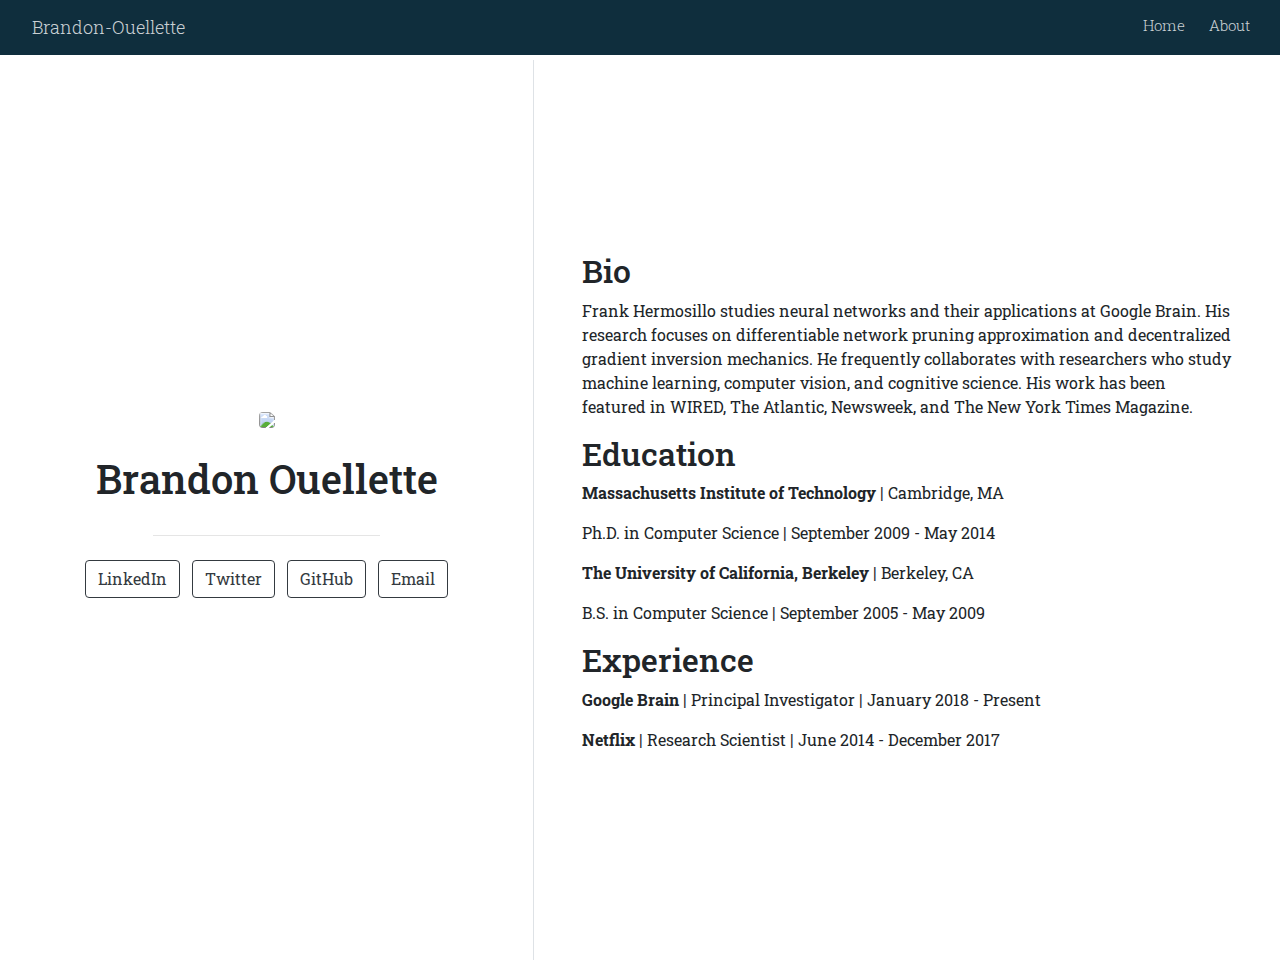
==== docs/index.html @ a699c394 "initial build" ====
<!doctype html>
<html lang="en">
  <head>
    <!-- Required meta tags -->
    <meta charset="utf-8">
    <meta name="viewport" content="width=device-width, initial-scale=1, shrink-to-fit=no">

    <!-- Bootstrap CSS -->
    <link rel="stylesheet" href="https://stackpath.bootstrapcdn.com/bootstrap/4.5.0/css/bootstrap.min.css">

    <link href="https://fonts.googleapis.com/css2?family=Roboto+Slab&display=swap" rel="stylesheet">
    <style type="text/css">body {font-family: 'Roboto Slab', serif;}</style>

    <title>Brandon Ouellette</title>

    
          <!--radix_placeholder_navigation_in_header-->
          <meta name="distill:offset" content=""/>

          <script type="application/javascript">

            window.headroom_prevent_pin = false;

            window.document.addEventListener("DOMContentLoaded", function (event) {

              // initialize headroom for banner
              var header = $('header').get(0);
              var headerHeight = header.offsetHeight;
              var headroom = new Headroom(header, {
                tolerance: 5,
                onPin : function() {
                  if (window.headroom_prevent_pin) {
                    window.headroom_prevent_pin = false;
                    headroom.unpin();
                  }
                }
              });
              headroom.init();
              if(window.location.hash)
                headroom.unpin();
              $(header).addClass('headroom--transition');

              // offset scroll location for banner on hash change
              // (see: https://github.com/WickyNilliams/headroom.js/issues/38)
              window.addEventListener("hashchange", function(event) {
                window.scrollTo(0, window.pageYOffset - (headerHeight + 25));
              });

              // responsive menu
              $('.distill-site-header').each(function(i, val) {
                var topnav = $(this);
                var toggle = topnav.find('.nav-toggle');
                toggle.on('click', function() {
                  topnav.toggleClass('responsive');
                });
              });

              // nav dropdowns
              $('.nav-dropbtn').click(function(e) {
                $(this).next('.nav-dropdown-content').toggleClass('nav-dropdown-active');
                $(this).parent().siblings('.nav-dropdown')
                   .children('.nav-dropdown-content').removeClass('nav-dropdown-active');
              });
              $("body").click(function(e){
                $('.nav-dropdown-content').removeClass('nav-dropdown-active');
              });
              $(".nav-dropdown").click(function(e){
                e.stopPropagation();
              });
            });
          </script>

          <style type="text/css">

          /* Theme (user-documented overrideables for nav appearance) */

          .distill-site-nav {
            color: rgba(255, 255, 255, 0.8);
            background-color: #0F2E3D;
            font-size: 15px;
            font-weight: 300;
          }

          .distill-site-nav a {
            color: inherit;
            text-decoration: none;
          }

          .distill-site-nav a:hover {
            color: white;
          }

          @media print {
            .distill-site-nav {
              display: none;
            }
          }

          .distill-site-header {

          }

          .distill-site-footer {

          }


          /* Site Header */

          .distill-site-header {
            width: 100%;
            box-sizing: border-box;
            z-index: 3;
          }

          .distill-site-header .nav-left {
            display: inline-block;
            margin-left: 8px;
          }

          @media screen and (max-width: 768px) {
            .distill-site-header .nav-left {
              margin-left: 0;
            }
          }


          .distill-site-header .nav-right {
            float: right;
            margin-right: 8px;
          }

          .distill-site-header a,
          .distill-site-header .title {
            display: inline-block;
            text-align: center;
            padding: 14px 10px 14px 10px;
          }

          .distill-site-header .title {
            font-size: 18px;
            min-width: 150px;
          }

          .distill-site-header .logo {
            padding: 0;
          }

          .distill-site-header .logo img {
            display: none;
            max-height: 20px;
            width: auto;
            margin-bottom: -4px;
          }

          .distill-site-header .nav-image img {
            max-height: 18px;
            width: auto;
            display: inline-block;
            margin-bottom: -3px;
          }



          @media screen and (min-width: 1000px) {
            .distill-site-header .logo img {
              display: inline-block;
            }
            .distill-site-header .nav-left {
              margin-left: 20px;
            }
            .distill-site-header .nav-right {
              margin-right: 20px;
            }
            .distill-site-header .title {
              padding-left: 12px;
            }
          }


          .distill-site-header .nav-toggle {
            display: none;
          }

          .nav-dropdown {
            display: inline-block;
            position: relative;
          }

          .nav-dropdown .nav-dropbtn {
            border: none;
            outline: none;
            color: rgba(255, 255, 255, 0.8);
            padding: 16px 10px;
            background-color: transparent;
            font-family: inherit;
            font-size: inherit;
            font-weight: inherit;
            margin: 0;
            margin-top: 1px;
            z-index: 2;
          }

          .nav-dropdown-content {
            display: none;
            position: absolute;
            background-color: white;
            min-width: 200px;
            border: 1px solid rgba(0,0,0,0.15);
            border-radius: 4px;
            box-shadow: 0px 8px 16px 0px rgba(0,0,0,0.1);
            z-index: 1;
            margin-top: 2px;
            white-space: nowrap;
            padding-top: 4px;
            padding-bottom: 4px;
          }

          .nav-dropdown-content hr {
            margin-top: 4px;
            margin-bottom: 4px;
            border: none;
            border-bottom: 1px solid rgba(0, 0, 0, 0.1);
          }

          .nav-dropdown-active {
            display: block;
          }

          .nav-dropdown-content a, .nav-dropdown-content .nav-dropdown-header {
            color: black;
            padding: 6px 24px;
            text-decoration: none;
            display: block;
            text-align: left;
          }

          .nav-dropdown-content .nav-dropdown-header {
            display: block;
            padding: 5px 24px;
            padding-bottom: 0;
            text-transform: uppercase;
            font-size: 14px;
            color: #999999;
            white-space: nowrap;
          }

          .nav-dropdown:hover .nav-dropbtn {
            color: white;
          }

          .nav-dropdown-content a:hover {
            background-color: #ddd;
            color: black;
          }

          .nav-right .nav-dropdown-content {
            margin-left: -45%;
            right: 0;
          }

          @media screen and (max-width: 768px) {
            .distill-site-header a, .distill-site-header .nav-dropdown  {display: none;}
            .distill-site-header a.nav-toggle {
              float: right;
              display: block;
            }
            .distill-site-header .title {
              margin-left: 0;
            }
            .distill-site-header .nav-right {
              margin-right: 0;
            }
            .distill-site-header {
              overflow: hidden;
            }
            .nav-right .nav-dropdown-content {
              margin-left: 0;
            }
          }


          @media screen and (max-width: 768px) {
            .distill-site-header.responsive {position: relative; min-height: 500px; }
            .distill-site-header.responsive a.nav-toggle {
              position: absolute;
              right: 0;
              top: 0;
            }
            .distill-site-header.responsive a,
            .distill-site-header.responsive .nav-dropdown {
              display: block;
              text-align: left;
            }
            .distill-site-header.responsive .nav-left,
            .distill-site-header.responsive .nav-right {
              width: 100%;
            }
            .distill-site-header.responsive .nav-dropdown {float: none;}
            .distill-site-header.responsive .nav-dropdown-content {position: relative;}
            .distill-site-header.responsive .nav-dropdown .nav-dropbtn {
              display: block;
              width: 100%;
              text-align: left;
            }
          }

          /* Site Footer */

          .distill-site-footer {
            width: 100%;
            overflow: hidden;
            box-sizing: border-box;
            z-index: 3;
            margin-top: 30px;
            padding-top: 30px;
            padding-bottom: 30px;
            text-align: center;
          }

          /* Headroom */

          d-title {
            padding-top: 6rem;
          }

          @media print {
            d-title {
              padding-top: 4rem;
            }
          }

          .headroom {
            z-index: 1000;
            position: fixed;
            top: 0;
            left: 0;
            right: 0;
          }

          .headroom--transition {
            transition: all .4s ease-in-out;
          }

          .headroom--unpinned {
            top: -100px;
          }

          .headroom--pinned {
            top: 0;
          }

          /* adjust viewport for navbar height */
          /* helps vertically center bootstrap (non-distill) content */
          .min-vh-100 {
            min-height: calc(100vh - 100px) !important;
          }

          </style>

          <script src="site_libs/jquery-3.6.0/jquery-3.6.0.min.js"></script>
          <link href="site_libs/font-awesome-5.1.0/css/all.css" rel="stylesheet"/>
          <link href="site_libs/font-awesome-5.1.0/css/v4-shims.css" rel="stylesheet"/>
          <script src="site_libs/headroom-0.9.4/headroom.min.js"></script>
          <script src="site_libs/autocomplete-0.37.1/autocomplete.min.js"></script>
          <script src="site_libs/fuse-6.4.1/fuse.min.js"></script>

          <script type="application/javascript">

          function getMeta(metaName) {
            var metas = document.getElementsByTagName('meta');
            for (let i = 0; i < metas.length; i++) {
              if (metas[i].getAttribute('name') === metaName) {
                return metas[i].getAttribute('content');
              }
            }
            return '';
          }

          function offsetURL(url) {
            var offset = getMeta('distill:offset');
            return offset ? offset + '/' + url : url;
          }

          function createFuseIndex() {

            // create fuse index
            var options = {
              keys: [
                { name: 'title', weight: 20 },
                { name: 'categories', weight: 15 },
                { name: 'description', weight: 10 },
                { name: 'contents', weight: 5 },
              ],
              ignoreLocation: true,
              threshold: 0
            };
            var fuse = new window.Fuse([], options);

            // fetch the main search.json
            return fetch(offsetURL('search.json'))
              .then(function(response) {
                if (response.status == 200) {
                  return response.json().then(function(json) {
                    // index main articles
                    json.articles.forEach(function(article) {
                      fuse.add(article);
                    });
                    // download collections and index their articles
                    return Promise.all(json.collections.map(function(collection) {
                      return fetch(offsetURL(collection)).then(function(response) {
                        if (response.status === 200) {
                          return response.json().then(function(articles) {
                            articles.forEach(function(article) {
                              fuse.add(article);
                            });
                          })
                        } else {
                          return Promise.reject(
                            new Error('Unexpected status from search index request: ' +
                                      response.status)
                          );
                        }
                      });
                    })).then(function() {
                      return fuse;
                    });
                  });

                } else {
                  return Promise.reject(
                    new Error('Unexpected status from search index request: ' +
                                response.status)
                  );
                }
              });
          }

          window.document.addEventListener("DOMContentLoaded", function (event) {

            // get search element (bail if we don't have one)
            var searchEl = window.document.getElementById('distill-search');
            if (!searchEl)
              return;

            createFuseIndex()
              .then(function(fuse) {

                // make search box visible
                searchEl.classList.remove('hidden');

                // initialize autocomplete
                var options = {
                  autoselect: true,
                  hint: false,
                  minLength: 2,
                };
                window.autocomplete(searchEl, options, [{
                  source: function(query, callback) {
                    const searchOptions = {
                      isCaseSensitive: false,
                      shouldSort: true,
                      minMatchCharLength: 2,
                      limit: 10,
                    };
                    var results = fuse.search(query, searchOptions);
                    callback(results
                      .map(function(result) { return result.item; })
                    );
                  },
                  templates: {
                    suggestion: function(suggestion) {
                      var img = suggestion.preview && Object.keys(suggestion.preview).length > 0
                        ? `<img src="${offsetURL(suggestion.preview)}"</img>`
                        : '';
                      var html = `
                        <div class="search-item">
                          <h3>${suggestion.title}</h3>
                          <div class="search-item-description">
                            ${suggestion.description || ''}
                          </div>
                          <div class="search-item-preview">
                            ${img}
                          </div>
                        </div>
                      `;
                      return html;
                    }
                  }
                }]).on('autocomplete:selected', function(event, suggestion) {
                  window.location.href = offsetURL(suggestion.path);
                });
                // remove inline display style on autocompleter (we want to
                // manage responsive display via css)
                $('.algolia-autocomplete').css("display", "");
              })
              .catch(function(error) {
                console.log(error);
              });

          });

          </script>

          <style type="text/css">

          .nav-search {
            font-size: x-small;
          }

          /* Algolioa Autocomplete */

          .algolia-autocomplete {
            display: inline-block;
            margin-left: 10px;
            vertical-align: sub;
            background-color: white;
            color: black;
            padding: 6px;
            padding-top: 8px;
            padding-bottom: 0;
            border-radius: 6px;
            border: 1px #0F2E3D solid;
            width: 180px;
          }


          @media screen and (max-width: 768px) {
            .distill-site-nav .algolia-autocomplete {
              display: none;
              visibility: hidden;
            }
            .distill-site-nav.responsive .algolia-autocomplete {
              display: inline-block;
              visibility: visible;
            }
            .distill-site-nav.responsive .algolia-autocomplete .aa-dropdown-menu {
              margin-left: 0;
              width: 400px;
              max-height: 400px;
            }
          }

          .algolia-autocomplete .aa-input, .algolia-autocomplete .aa-hint {
            width: 90%;
            outline: none;
            border: none;
          }

          .algolia-autocomplete .aa-hint {
            color: #999;
          }
          .algolia-autocomplete .aa-dropdown-menu {
            width: 550px;
            max-height: 70vh;
            overflow-x: visible;
            overflow-y: scroll;
            padding: 5px;
            margin-top: 3px;
            margin-left: -150px;
            background-color: #fff;
            border-radius: 5px;
            border: 1px solid #999;
            border-top: none;
          }

          .algolia-autocomplete .aa-dropdown-menu .aa-suggestion {
            cursor: pointer;
            padding: 5px 4px;
            border-bottom: 1px solid #eee;
          }

          .algolia-autocomplete .aa-dropdown-menu .aa-suggestion:last-of-type {
            border-bottom: none;
            margin-bottom: 2px;
          }

          .algolia-autocomplete .aa-dropdown-menu .aa-suggestion .search-item {
            overflow: hidden;
            font-size: 0.8em;
            line-height: 1.4em;
          }

          .algolia-autocomplete .aa-dropdown-menu .aa-suggestion .search-item h3 {
            font-size: 1rem;
            margin-block-start: 0;
            margin-block-end: 5px;
          }

          .algolia-autocomplete .aa-dropdown-menu .aa-suggestion .search-item-description {
            display: inline-block;
            overflow: hidden;
            height: 2.8em;
            width: 80%;
            margin-right: 4%;
          }

          .algolia-autocomplete .aa-dropdown-menu .aa-suggestion .search-item-preview {
            display: inline-block;
            width: 15%;
          }

          .algolia-autocomplete .aa-dropdown-menu .aa-suggestion .search-item-preview img {
            height: 3em;
            width: auto;
            display: none;
          }

          .algolia-autocomplete .aa-dropdown-menu .aa-suggestion .search-item-preview img[src] {
            display: initial;
          }

          .algolia-autocomplete .aa-dropdown-menu .aa-suggestion.aa-cursor {
            background-color: #eee;
          }
          .algolia-autocomplete .aa-dropdown-menu .aa-suggestion em {
            font-weight: bold;
            font-style: normal;
          }

          </style>


          <!--/radix_placeholder_navigation_in_header-->
          <!--radix_placeholder_site_in_header-->
          <!--/radix_placeholder_site_in_header-->
          
          <style type="text/css">
          body {
            padding-top: 60px;
          }
          </style>
          <script src="C:\Users\b.ouellette\AppData\Local\R\win-library\4.2\rmarkdown\rmd\h\pandoc\header-attrs.js"></script>
    
    
  </head>
  <body>

          <!--radix_placeholder_navigation_before_body-->
          <header class="header header--fixed" role="banner">
          <nav class="distill-site-nav distill-site-header">
          <div class="nav-left">
          <a href="index.html" class="title">Brandon-Ouellette</a>
          </div>
          <div class="nav-right">
          <a href="index.html">Home</a>
          <a href="about.html">About</a>
          <a href="javascript:void(0);" class="nav-toggle">&#9776;</a>
          </div>
          </nav>
          </header>
          <!--/radix_placeholder_navigation_before_body-->
          <!--radix_placeholder_site_before_body-->
          <!--/radix_placeholder_site_before_body-->
    
    <div class="container-fluid d-none d-lg-block d-xl-block">
      <div class="d-flex row flex-row vh-100">
        <div class="d-flex flex-column col-5 align-items-center text-center align-self-center">
          <div class="mx-auto text-center">
            <div class="p-3">
              <img src="frank.jpg" style="height:15rem" class="rounded">
            </div>
            <div class="p-2">
              <h1>Brandon Ouellette</h1>
            </div>
            <hr style="width:60%;"/>
            <div class="p-2">
              <div id="icon-list">
                <ul class="list-inline">
                                    <li class="list-inline-item">
                    <a href=https://linkedin.com/>
                      <button type="button" class="btn btn-outline-dark mb-2">
                        LinkedIn
                      </button>
                    </a>
                  </li>
                                    <li class="list-inline-item">
                    <a href=https://twitter.com/>
                      <button type="button" class="btn btn-outline-dark mb-2">
                        Twitter
                      </button>
                    </a>
                  </li>
                                    <li class="list-inline-item">
                    <a href=https://github.com/>
                      <button type="button" class="btn btn-outline-dark mb-2">
                        GitHub
                      </button>
                    </a>
                  </li>
                                    <li class="list-inline-item">
                    <a href=mailto:email@email.com>
                      <button type="button" class="btn btn-outline-dark mb-2">
                        Email
                      </button>
                    </a>
                  </li>
                                  </ul>
              </div>
            </div>
          </div>
        </div>
        <div class="d-flex flex-column vh-100 border-left"></div>
        <div class="d-flex flex-column col px-5 align-items-center align-self-center mh-100" style="overflow-y: scroll;">
          <div class="my-5" id="content">
            <div id="bio" class="section level2">
            <h2>Bio</h2>
            <p>Frank Hermosillo studies neural networks and their
            applications at Google Brain. His research focuses on
            differentiable network pruning approximation and
            decentralized gradient inversion mechanics. He frequently
            collaborates with researchers who study machine learning,
            computer vision, and cognitive science. His work has been
            featured in WIRED, The Atlantic, Newsweek, and The New York
            Times Magazine.</p>
            </div>
            <div id="education" class="section level2">
            <h2>Education</h2>
            <p><strong>Massachusetts Institute of Technology</strong> |
            Cambridge, MA</p>
            <p>Ph.D. in Computer Science | September 2009 - May 2014</p>
            <p><strong>The University of California, Berkeley</strong> |
            Berkeley, CA</p>
            <p>B.S. in Computer Science | September 2005 - May 2009</p>
            </div>
            <div id="experience" class="section level2">
            <h2>Experience</h2>
            <p><strong>Google Brain</strong> | Principal Investigator |
            January 2018 - Present</p>
            <p><strong>Netflix</strong> | Research Scientist | June 2014
            - December 2017</p>
            </div>
          </div>
        </div>
      </div>
    </div>

    <div class="container-flex min-vh-100 d-block d-lg-none d-xl-none">
      <div class="d-flex flex-row justify-content-center">
        <div class="d-flex flex-col">
          <div class="mx-auto">
            <div class="p-3 mt-3 text-center">
              <img src="frank.jpg" style="height:15rem" class="rounded">
            </div>
            <div class="p-2 text-center">
              <h1>Brandon Ouellette</h1>
            </div>
            <hr style="width:60%;"/>

            <div class="row justify-content-center align-items-center">
              <div class="col-8 p-1 text-center">
                <div class="list-group">
                                    <a href=https://linkedin.com/>
                    <button type="button" class="list-group-item list-group-item-action my-1 rounded">
                      LinkedIn
                    </button>
                  </a>
                                    <a href=https://twitter.com/>
                    <button type="button" class="list-group-item list-group-item-action my-1 rounded">
                      Twitter
                    </button>
                  </a>
                                    <a href=https://github.com/>
                    <button type="button" class="list-group-item list-group-item-action my-1 rounded">
                      GitHub
                    </button>
                  </a>
                                    <a href=mailto:email@email.com>
                    <button type="button" class="list-group-item list-group-item-action my-1 rounded">
                      Email
                    </button>
                  </a>
                                  </div>
              </div>
            </div>
            <div class="p pt-4 px-5">
              <div id="bio" class="section level2">
              <h2>Bio</h2>
              <p>Frank Hermosillo studies neural networks and their
              applications at Google Brain. His research focuses on
              differentiable network pruning approximation and
              decentralized gradient inversion mechanics. He frequently
              collaborates with researchers who study machine learning,
              computer vision, and cognitive science. His work has been
              featured in WIRED, The Atlantic, Newsweek, and The New
              York Times Magazine.</p>
              </div>
              <div id="education" class="section level2">
              <h2>Education</h2>
              <p><strong>Massachusetts Institute of Technology</strong>
              | Cambridge, MA</p>
              <p>Ph.D. in Computer Science | September 2009 - May
              2014</p>
              <p><strong>The University of California, Berkeley</strong>
              | Berkeley, CA</p>
              <p>B.S. in Computer Science | September 2005 - May
              2009</p>
              </div>
              <div id="experience" class="section level2">
              <h2>Experience</h2>
              <p><strong>Google Brain</strong> | Principal Investigator
              | January 2018 - Present</p>
              <p><strong>Netflix</strong> | Research Scientist | June
              2014 - December 2017</p>
              </div>
            </div>
        </div>
      </div>
    </div>

    <!-- Optional JavaScript -->
    <!-- jQuery first, then Popper.js, then Bootstrap JS -->
    <script src="https://code.jquery.com/jquery-3.5.1.slim.min.js" integrity="sha384-DfXdz2htPH0lsSSs5nCTpuj/zy4C+OGpamoFVy38MVBnE+IbbVYUew+OrCXaRkfj" crossorigin="anonymous"></script>
    <script src="https://cdn.jsdelivr.net/npm/popper.js@1.16.0/dist/umd/popper.min.js" integrity="sha384-Q6E9RHvbIyZFJoft+2mJbHaEWldlvI9IOYy5n3zV9zzTtmI3UksdQRVvoxMfooAo" crossorigin="anonymous"></script>
    <script src="https://stackpath.bootstrapcdn.com/bootstrap/4.5.0/js/bootstrap.min.js" integrity="sha384-OgVRvuATP1z7JjHLkuOU7Xw704+h835Lr+6QL9UvYjZE3Ipu6Tp75j7Bh/kR0JKI" crossorigin="anonymous"></script>

      <!--radix_placeholder_site_after_body-->
      <!--/radix_placeholder_site_after_body-->
      <!--radix_placeholder_navigation_after_body-->
      <!--/radix_placeholder_navigation_after_body-->
  
  </body>
</html>
---- docs/site_libs/font-awesome-5.1.0/css/all.css ----
/*!
 * Font Awesome Free 5.1.0 by @fontawesome - https://fontawesome.com
 * License - https://fontawesome.com/license (Icons: CC BY 4.0, Fonts: SIL OFL 1.1, Code: MIT License)
 */
.fa,.fab,.fal,.far,.fas{-moz-osx-font-smoothing:grayscale;-webkit-font-smoothing:antialiased;display:inline-block;font-style:normal;font-variant:normal;text-rendering:auto;line-height:1}.fa-lg{font-size:1.33333em;line-height:.75em;vertical-align:-.0667em}.fa-xs{font-size:.75em}.fa-sm{font-size:.875em}.fa-1x{font-size:1em}.fa-2x{font-size:2em}.fa-3x{font-size:3em}.fa-4x{font-size:4em}.fa-5x{font-size:5em}.fa-6x{font-size:6em}.fa-7x{font-size:7em}.fa-8x{font-size:8em}.fa-9x{font-size:9em}.fa-10x{font-size:10em}.fa-fw{text-align:center;width:1.25em}.fa-ul{list-style-type:none;margin-left:2.5em;padding-left:0}.fa-ul>li{position:relative}.fa-li{left:-2em;position:absolute;text-align:center;width:2em;line-height:inherit}.fa-border{border:.08em solid #eee;border-radius:.1em;padding:.2em .25em .15em}.fa-pull-left{float:left}.fa-pull-right{float:right}.fa.fa-pull-left,.fab.fa-pull-left,.fal.fa-pull-left,.far.fa-pull-left,.fas.fa-pull-left{margin-right:.3em}.fa.fa-pull-right,.fab.fa-pull-right,.fal.fa-pull-right,.far.fa-pull-right,.fas.fa-pull-right{margin-left:.3em}.fa-spin{animation:a 2s infinite linear}.fa-pulse{animation:a 1s infinite steps(8)}@keyframes a{0%{transform:rotate(0deg)}to{transform:rotate(1turn)}}.fa-rotate-90{-ms-filter:"progid:DXImageTransform.Microsoft.BasicImage(rotation=1)";transform:rotate(90deg)}.fa-rotate-180{-ms-filter:"progid:DXImageTransform.Microsoft.BasicImage(rotation=2)";transform:rotate(180deg)}.fa-rotate-270{-ms-filter:"progid:DXImageTransform.Microsoft.BasicImage(rotation=3)";transform:rotate(270deg)}.fa-flip-horizontal{-ms-filter:"progid:DXImageTransform.Microsoft.BasicImage(rotation=0, mirror=1)";transform:scaleX(-1)}.fa-flip-vertical{transform:scaleY(-1)}.fa-flip-horizontal.fa-flip-vertical,.fa-flip-vertical{-ms-filter:"progid:DXImageTransform.Microsoft.BasicImage(rotation=2, mirror=1)"}.fa-flip-horizontal.fa-flip-vertical{transform:scale(-1)}:root .fa-flip-horizontal,:root .fa-flip-vertical,:root .fa-rotate-90,:root .fa-rotate-180,:root .fa-rotate-270{-webkit-filter:none;filter:none}.fa-stack{display:inline-block;height:2em;line-height:2em;position:relative;vertical-align:middle;width:2em}.fa-stack-1x,.fa-stack-2x{left:0;position:absolute;text-align:center;width:100%}.fa-stack-1x{line-height:inherit}.fa-stack-2x{font-size:2em}.fa-inverse{color:#fff}.fa-500px:before{content:"\f26e"}.fa-accessible-icon:before{content:"\f368"}.fa-accusoft:before{content:"\f369"}.fa-address-book:before{content:"\f2b9"}.fa-address-card:before{content:"\f2bb"}.fa-adjust:before{content:"\f042"}.fa-adn:before{content:"\f170"}.fa-adversal:before{content:"\f36a"}.fa-affiliatetheme:before{content:"\f36b"}.fa-algolia:before{content:"\f36c"}.fa-align-center:before{content:"\f037"}.fa-align-justify:before{content:"\f039"}.fa-align-left:before{content:"\f036"}.fa-align-right:before{content:"\f038"}.fa-allergies:before{content:"\f461"}.fa-amazon:before{content:"\f270"}.fa-amazon-pay:before{content:"\f42c"}.fa-ambulance:before{content:"\f0f9"}.fa-american-sign-language-interpreting:before{content:"\f2a3"}.fa-amilia:before{content:"\f36d"}.fa-anchor:before{content:"\f13d"}.fa-android:before{content:"\f17b"}.fa-angellist:before{content:"\f209"}.fa-angle-double-down:before{content:"\f103"}.fa-angle-double-left:before{content:"\f100"}.fa-angle-double-right:before{content:"\f101"}.fa-angle-double-up:before{content:"\f102"}.fa-angle-down:before{content:"\f107"}.fa-angle-left:before{content:"\f104"}.fa-angle-right:before{content:"\f105"}.fa-angle-up:before{content:"\f106"}.fa-angry:before{content:"\f556"}.fa-angrycreative:before{content:"\f36e"}.fa-angular:before{content:"\f420"}.fa-app-store:before{content:"\f36f"}.fa-app-store-ios:before{content:"\f370"}.fa-apper:before{content:"\f371"}.fa-apple:before{content:"\f179"}.fa-apple-pay:before{content:"\f415"}.fa-archive:before{content:"\f187"}.fa-archway:before{content:"\f557"}.fa-arrow-alt-circle-down:before{content:"\f358"}.fa-arrow-alt-circle-left:before{content:"\f359"}.fa-arrow-alt-circle-right:before{content:"\f35a"}.fa-arrow-alt-circle-up:before{content:"\f35b"}.fa-arrow-circle-down:before{content:"\f0ab"}.fa-arrow-circle-left:before{content:"\f0a8"}.fa-arrow-circle-right:before{content:"\f0a9"}.fa-arrow-circle-up:before{content:"\f0aa"}.fa-arrow-down:before{content:"\f063"}.fa-arrow-left:before{content:"\f060"}.fa-arrow-right:before{content:"\f061"}.fa-arrow-up:before{content:"\f062"}.fa-arrows-alt:before{content:"\f0b2"}.fa-arrows-alt-h:before{content:"\f337"}.fa-arrows-alt-v:before{content:"\f338"}.fa-assistive-listening-systems:before{content:"\f2a2"}.fa-asterisk:before{content:"\f069"}.fa-asymmetrik:before{content:"\f372"}.fa-at:before{content:"\f1fa"}.fa-atlas:before{content:"\f558"}.fa-audible:before{content:"\f373"}.fa-audio-description:before{content:"\f29e"}.fa-autoprefixer:before{content:"\f41c"}.fa-avianex:before{content:"\f374"}.fa-aviato:before{content:"\f421"}.fa-award:before{content:"\f559"}.fa-aws:before{content:"\f375"}.fa-backspace:before{content:"\f55a"}.fa-backward:before{content:"\f04a"}.fa-balance-scale:before{content:"\f24e"}.fa-ban:before{content:"\f05e"}.fa-band-aid:before{content:"\f462"}.fa-bandcamp:before{content:"\f2d5"}.fa-barcode:before{content:"\f02a"}.fa-bars:before{content:"\f0c9"}.fa-baseball-ball:before{content:"\f433"}.fa-basketball-ball:before{content:"\f434"}.fa-bath:before{content:"\f2cd"}.fa-battery-empty:before{content:"\f244"}.fa-battery-full:before{content:"\f240"}.fa-battery-half:before{content:"\f242"}.fa-battery-quarter:before{content:"\f243"}.fa-battery-three-quarters:before{content:"\f241"}.fa-bed:before{content:"\f236"}.fa-beer:before{content:"\f0fc"}.fa-behance:before{content:"\f1b4"}.fa-behance-square:before{content:"\f1b5"}.fa-bell:before{content:"\f0f3"}.fa-bell-slash:before{content:"\f1f6"}.fa-bezier-curve:before{content:"\f55b"}.fa-bicycle:before{content:"\f206"}.fa-bimobject:before{content:"\f378"}.fa-binoculars:before{content:"\f1e5"}.fa-birthday-cake:before{content:"\f1fd"}.fa-bitbucket:before{content:"\f171"}.fa-bitcoin:before{content:"\f379"}.fa-bity:before{content:"\f37a"}.fa-black-tie:before{content:"\f27e"}.fa-blackberry:before{content:"\f37b"}.fa-blender:before{content:"\f517"}.fa-blind:before{content:"\f29d"}.fa-blogger:before{content:"\f37c"}.fa-blogger-b:before{content:"\f37d"}.fa-bluetooth:before{content:"\f293"}.fa-bluetooth-b:before{content:"\f294"}.fa-bold:before{content:"\f032"}.fa-bolt:before{content:"\f0e7"}.fa-bomb:before{content:"\f1e2"}.fa-bong:before{content:"\f55c"}.fa-book:before{content:"\f02d"}.fa-book-open:before{content:"\f518"}.fa-bookmark:before{content:"\f02e"}.fa-bowling-ball:before{content:"\f436"}.fa-box:before{content:"\f466"}.fa-box-open:before{content:"\f49e"}.fa-boxes:before{content:"\f468"}.fa-braille:before{content:"\f2a1"}.fa-briefcase:before{content:"\f0b1"}.fa-briefcase-medical:before{content:"\f469"}.fa-broadcast-tower:before{content:"\f519"}.fa-broom:before{content:"\f51a"}.fa-brush:before{content:"\f55d"}.fa-btc:before{content:"\f15a"}.fa-bug:before{content:"\f188"}.fa-building:before{content:"\f1ad"}.fa-bullhorn:before{content:"\f0a1"}.fa-bullseye:before{content:"\f140"}.fa-burn:before{content:"\f46a"}.fa-buromobelexperte:before{content:"\f37f"}.fa-bus:before{content:"\f207"}.fa-bus-alt:before{content:"\f55e"}.fa-buysellads:before{content:"\f20d"}.fa-calculator:before{content:"\f1ec"}.fa-calendar:before{content:"\f133"}.fa-calendar-alt:before{content:"\f073"}.fa-calendar-check:before{content:"\f274"}.fa-calendar-minus:before{content:"\f272"}.fa-calendar-plus:before{content:"\f271"}.fa-calendar-times:before{content:"\f273"}.fa-camera:before{content:"\f030"}.fa-camera-retro:before{content:"\f083"}.fa-cannabis:before{content:"\f55f"}.fa-capsules:before{content:"\f46b"}.fa-car:before{content:"\f1b9"}.fa-caret-down:before{content:"\f0d7"}.fa-caret-left:before{content:"\f0d9"}.fa-caret-right:before{content:"\f0da"}.fa-caret-square-down:before{content:"\f150"}.fa-caret-square-left:before{content:"\f191"}.fa-caret-square-right:before{content:"\f152"}.fa-caret-square-up:before{content:"\f151"}.fa-caret-up:before{content:"\f0d8"}.fa-cart-arrow-down:before{content:"\f218"}.fa-cart-plus:before{content:"\f217"}.fa-cc-amazon-pay:before{content:"\f42d"}.fa-cc-amex:before{content:"\f1f3"}.fa-cc-apple-pay:before{content:"\f416"}.fa-cc-diners-club:before{content:"\f24c"}.fa-cc-discover:before{content:"\f1f2"}.fa-cc-jcb:before{content:"\f24b"}.fa-cc-mastercard:before{content:"\f1f1"}.fa-cc-paypal:before{content:"\f1f4"}.fa-cc-stripe:before{content:"\f1f5"}.fa-cc-visa:before{content:"\f1f0"}.fa-centercode:before{content:"\f380"}.fa-certificate:before{content:"\f0a3"}.fa-chalkboard:before{content:"\f51b"}.fa-chalkboard-teacher:before{content:"\f51c"}.fa-chart-area:before{content:"\f1fe"}.fa-chart-bar:before{content:"\f080"}.fa-chart-line:before{content:"\f201"}.fa-chart-pie:before{content:"\f200"}.fa-check:before{content:"\f00c"}.fa-check-circle:before{content:"\f058"}.fa-check-double:before{content:"\f560"}.fa-check-square:before{content:"\f14a"}.fa-chess:before{content:"\f439"}.fa-chess-bishop:before{content:"\f43a"}.fa-chess-board:before{content:"\f43c"}.fa-chess-king:before{content:"\f43f"}.fa-chess-knight:before{content:"\f441"}.fa-chess-pawn:before{content:"\f443"}.fa-chess-queen:before{content:"\f445"}.fa-chess-rook:before{content:"\f447"}.fa-chevron-circle-down:before{content:"\f13a"}.fa-chevron-circle-left:before{content:"\f137"}.fa-chevron-circle-right:before{content:"\f138"}.fa-chevron-circle-up:before{content:"\f139"}.fa-chevron-down:before{content:"\f078"}.fa-chevron-left:before{content:"\f053"}.fa-chevron-right:before{content:"\f054"}.fa-chevron-up:before{content:"\f077"}.fa-child:before{content:"\f1ae"}.fa-chrome:before{content:"\f268"}.fa-church:before{content:"\f51d"}.fa-circle:before{content:"\f111"}.fa-circle-notch:before{content:"\f1ce"}.fa-clipboard:before{content:"\f328"}.fa-clipboard-check:before{content:"\f46c"}.fa-clipboard-list:before{content:"\f46d"}.fa-clock:before{content:"\f017"}.fa-clone:before{content:"\f24d"}.fa-closed-captioning:before{content:"\f20a"}.fa-cloud:before{content:"\f0c2"}.fa-cloud-download-alt:before{content:"\f381"}.fa-cloud-upload-alt:before{content:"\f382"}.fa-cloudscale:before{content:"\f383"}.fa-cloudsmith:before{content:"\f384"}.fa-cloudversify:before{content:"\f385"}.fa-cocktail:before{content:"\f561"}.fa-code:before{content:"\f121"}.fa-code-branch:before{content:"\f126"}.fa-codepen:before{content:"\f1cb"}.fa-codiepie:before{content:"\f284"}.fa-coffee:before{content:"\f0f4"}.fa-cog:before{content:"\f013"}.fa-cogs:before{content:"\f085"}.fa-coins:before{content:"\f51e"}.fa-columns:before{content:"\f0db"}.fa-comment:before{content:"\f075"}.fa-comment-alt:before{content:"\f27a"}.fa-comment-dots:before{content:"\f4ad"}.fa-comment-slash:before{content:"\f4b3"}.fa-comments:before{content:"\f086"}.fa-compact-disc:before{content:"\f51f"}.fa-compass:before{content:"\f14e"}.fa-compress:before{content:"\f066"}.fa-concierge-bell:before{content:"\f562"}.fa-connectdevelop:before{content:"\f20e"}.fa-contao:before{content:"\f26d"}.fa-cookie:before{content:"\f563"}.fa-cookie-bite:before{content:"\f564"}.fa-copy:before{content:"\f0c5"}.fa-copyright:before{content:"\f1f9"}.fa-couch:before{content:"\f4b8"}.fa-cpanel:before{content:"\f388"}.fa-creative-commons:before{content:"\f25e"}.fa-creative-commons-by:before{content:"\f4e7"}.fa-creative-commons-nc:before{content:"\f4e8"}.fa-creative-commons-nc-eu:before{content:"\f4e9"}.fa-creative-commons-nc-jp:before{content:"\f4ea"}.fa-creative-commons-nd:before{content:"\f4eb"}.fa-creative-commons-pd:before{content:"\f4ec"}.fa-creative-commons-pd-alt:before{content:"\f4ed"}.fa-creative-commons-remix:before{content:"\f4ee"}.fa-creative-commons-sa:before{content:"\f4ef"}.fa-creative-commons-sampling:before{content:"\f4f0"}.fa-creative-commons-sampling-plus:before{content:"\f4f1"}.fa-creative-commons-share:before{content:"\f4f2"}.fa-credit-card:before{content:"\f09d"}.fa-crop:before{content:"\f125"}.fa-crop-alt:before{content:"\f565"}.fa-crosshairs:before{content:"\f05b"}.fa-crow:before{content:"\f520"}.fa-crown:before{content:"\f521"}.fa-css3:before{content:"\f13c"}.fa-css3-alt:before{content:"\f38b"}.fa-cube:before{content:"\f1b2"}.fa-cubes:before{content:"\f1b3"}.fa-cut:before{content:"\f0c4"}.fa-cuttlefish:before{content:"\f38c"}.fa-d-and-d:before{content:"\f38d"}.fa-dashcube:before{content:"\f210"}.fa-database:before{content:"\f1c0"}.fa-deaf:before{content:"\f2a4"}.fa-delicious:before{content:"\f1a5"}.fa-deploydog:before{content:"\f38e"}.fa-deskpro:before{content:"\f38f"}.fa-desktop:before{content:"\f108"}.fa-deviantart:before{content:"\f1bd"}.fa-diagnoses:before{content:"\f470"}.fa-dice:before{content:"\f522"}.fa-dice-five:before{content:"\f523"}.fa-dice-four:before{content:"\f524"}.fa-dice-one:before{content:"\f525"}.fa-dice-six:before{content:"\f526"}.fa-dice-three:before{content:"\f527"}.fa-dice-two:before{content:"\f528"}.fa-digg:before{content:"\f1a6"}.fa-digital-ocean:before{content:"\f391"}.fa-digital-tachograph:before{content:"\f566"}.fa-discord:before{content:"\f392"}.fa-discourse:before{content:"\f393"}.fa-divide:before{content:"\f529"}.fa-dizzy:before{content:"\f567"}.fa-dna:before{content:"\f471"}.fa-dochub:before{content:"\f394"}.fa-docker:before{content:"\f395"}.fa-dollar-sign:before{content:"\f155"}.fa-dolly:before{content:"\f472"}.fa-dolly-flatbed:before{content:"\f474"}.fa-donate:before{content:"\f4b9"}.fa-door-closed:before{content:"\f52a"}.fa-door-open:before{content:"\f52b"}.fa-dot-circle:before{content:"\f192"}.fa-dove:before{content:"\f4ba"}.fa-download:before{content:"\f019"}.fa-draft2digital:before{content:"\f396"}.fa-drafting-compass:before{content:"\f568"}.fa-dribbble:before{content:"\f17d"}.fa-dribbble-square:before{content:"\f397"}.fa-dropbox:before{content:"\f16b"}.fa-drum:before{content:"\f569"}.fa-drum-steelpan:before{content:"\f56a"}.fa-drupal:before{content:"\f1a9"}.fa-dumbbell:before{content:"\f44b"}.fa-dyalog:before{content:"\f399"}.fa-earlybirds:before{content:"\f39a"}.fa-ebay:before{content:"\f4f4"}.fa-edge:before{content:"\f282"}.fa-edit:before{content:"\f044"}.fa-eject:before{content:"\f052"}.fa-elementor:before{content:"\f430"}.fa-ellipsis-h:before{content:"\f141"}.fa-ellipsis-v:before{content:"\f142"}.fa-ember:before{content:"\f423"}.fa-empire:before{content:"\f1d1"}.fa-envelope:before{content:"\f0e0"}.fa-envelope-open:before{content:"\f2b6"}.fa-envelope-square:before{content:"\f199"}.fa-envira:before{content:"\f299"}.fa-equals:before{content:"\f52c"}.fa-eraser:before{content:"\f12d"}.fa-erlang:before{content:"\f39d"}.fa-ethereum:before{content:"\f42e"}.fa-etsy:before{content:"\f2d7"}.fa-euro-sign:before{content:"\f153"}.fa-exchange-alt:before{content:"\f362"}.fa-exclamation:before{content:"\f12a"}.fa-exclamation-circle:before{content:"\f06a"}.fa-exclamation-triangle:before{content:"\f071"}.fa-expand:before{content:"\f065"}.fa-expand-arrows-alt:before{content:"\f31e"}.fa-expeditedssl:before{content:"\f23e"}.fa-external-link-alt:before{content:"\f35d"}.fa-external-link-square-alt:before{content:"\f360"}.fa-eye:before{content:"\f06e"}.fa-eye-dropper:before{content:"\f1fb"}.fa-eye-slash:before{content:"\f070"}.fa-facebook:before{content:"\f09a"}.fa-facebook-f:before{content:"\f39e"}.fa-facebook-messenger:before{content:"\f39f"}.fa-facebook-square:before{content:"\f082"}.fa-fast-backward:before{content:"\f049"}.fa-fast-forward:before{content:"\f050"}.fa-fax:before{content:"\f1ac"}.fa-feather:before{content:"\f52d"}.fa-feather-alt:before{content:"\f56b"}.fa-female:before{content:"\f182"}.fa-fighter-jet:before{content:"\f0fb"}.fa-file:before{content:"\f15b"}.fa-file-alt:before{content:"\f15c"}.fa-file-archive:before{content:"\f1c6"}.fa-file-audio:before{content:"\f1c7"}.fa-file-code:before{content:"\f1c9"}.fa-file-contract:before{content:"\f56c"}.fa-file-download:before{content:"\f56d"}.fa-file-excel:before{content:"\f1c3"}.fa-file-export:before{content:"\f56e"}.fa-file-image:before{content:"\f1c5"}.fa-file-import:before{content:"\f56f"}.fa-file-invoice:before{content:"\f570"}.fa-file-invoice-dollar:before{content:"\f571"}.fa-file-medical:before{content:"\f477"}.fa-file-medical-alt:before{content:"\f478"}.fa-file-pdf:before{content:"\f1c1"}.fa-file-powerpoint:before{content:"\f1c4"}.fa-file-prescription:before{content:"\f572"}.fa-file-signature:before{content:"\f573"}.fa-file-upload:before{content:"\f574"}.fa-file-video:before{content:"\f1c8"}.fa-file-word:before{content:"\f1c2"}.fa-fill:before{content:"\f575"}.fa-fill-drip:before{content:"\f576"}.fa-film:before{content:"\f008"}.fa-filter:before{content:"\f0b0"}.fa-fingerprint:before{content:"\f577"}.fa-fire:before{content:"\f06d"}.fa-fire-extinguisher:before{content:"\f134"}.fa-firefox:before{content:"\f269"}.fa-first-aid:before{content:"\f479"}.fa-first-order:before{content:"\f2b0"}.fa-first-order-alt:before{content:"\f50a"}.fa-firstdraft:before{content:"\f3a1"}.fa-fish:before{content:"\f578"}.fa-flag:before{content:"\f024"}.fa-flag-checkered:before{content:"\f11e"}.fa-flask:before{content:"\f0c3"}.fa-flickr:before{content:"\f16e"}.fa-flipboard:before{content:"\f44d"}.fa-flushed:before{content:"\f579"}.fa-fly:before{content:"\f417"}.fa-folder:before{content:"\f07b"}.fa-folder-open:before{content:"\f07c"}.fa-font:before{content:"\f031"}.fa-font-awesome:before{content:"\f2b4"}.fa-font-awesome-alt:before{content:"\f35c"}.fa-font-awesome-flag:before{content:"\f425"}.fa-font-awesome-logo-full:before{content:"\f4e6"}.fa-fonticons:before{content:"\f280"}.fa-fonticons-fi:before{content:"\f3a2"}.fa-football-ball:before{content:"\f44e"}.fa-fort-awesome:before{content:"\f286"}.fa-fort-awesome-alt:before{content:"\f3a3"}.fa-forumbee:before{content:"\f211"}.fa-forward:before{content:"\f04e"}.fa-foursquare:before{content:"\f180"}.fa-free-code-camp:before{content:"\f2c5"}.fa-freebsd:before{content:"\f3a4"}.fa-frog:before{content:"\f52e"}.fa-frown:before{content:"\f119"}.fa-frown-open:before{content:"\f57a"}.fa-fulcrum:before{content:"\f50b"}.fa-futbol:before{content:"\f1e3"}.fa-galactic-republic:before{content:"\f50c"}.fa-galactic-senate:before{content:"\f50d"}.fa-gamepad:before{content:"\f11b"}.fa-gas-pump:before{content:"\f52f"}.fa-gavel:before{content:"\f0e3"}.fa-gem:before{content:"\f3a5"}.fa-genderless:before{content:"\f22d"}.fa-get-pocket:before{content:"\f265"}.fa-gg:before{content:"\f260"}.fa-gg-circle:before{content:"\f261"}.fa-gift:before{content:"\f06b"}.fa-git:before{content:"\f1d3"}.fa-git-square:before{content:"\f1d2"}.fa-github:before{content:"\f09b"}.fa-github-alt:before{content:"\f113"}.fa-github-square:before{content:"\f092"}.fa-gitkraken:before{content:"\f3a6"}.fa-gitlab:before{content:"\f296"}.fa-gitter:before{content:"\f426"}.fa-glass-martini:before{content:"\f000"}.fa-glass-martini-alt:before{content:"\f57b"}.fa-glasses:before{content:"\f530"}.fa-glide:before{content:"\f2a5"}.fa-glide-g:before{content:"\f2a6"}.fa-globe:before{content:"\f0ac"}.fa-globe-africa:before{content:"\f57c"}.fa-globe-americas:before{content:"\f57d"}.fa-globe-asia:before{content:"\f57e"}.fa-gofore:before{content:"\f3a7"}.fa-golf-ball:before{content:"\f450"}.fa-goodreads:before{content:"\f3a8"}.fa-goodreads-g:before{content:"\f3a9"}.fa-google:before{content:"\f1a0"}.fa-google-drive:before{content:"\f3aa"}.fa-google-play:before{content:"\f3ab"}.fa-google-plus:before{content:"\f2b3"}.fa-google-plus-g:before{content:"\f0d5"}.fa-google-plus-square:before{content:"\f0d4"}.fa-google-wallet:before{content:"\f1ee"}.fa-graduation-cap:before{content:"\f19d"}.fa-gratipay:before{content:"\f184"}.fa-grav:before{content:"\f2d6"}.fa-greater-than:before{content:"\f531"}.fa-greater-than-equal:before{content:"\f532"}.fa-grimace:before{content:"\f57f"}.fa-grin:before{content:"\f580"}.fa-grin-alt:before{content:"\f581"}.fa-grin-beam:before{content:"\f582"}.fa-grin-beam-sweat:before{content:"\f583"}.fa-grin-hearts:before{content:"\f584"}.fa-grin-squint:before{content:"\f585"}.fa-grin-squint-tears:before{content:"\f586"}.fa-grin-stars:before{content:"\f587"}.fa-grin-tears:before{content:"\f588"}.fa-grin-tongue:before{content:"\f589"}.fa-grin-tongue-squint:before{content:"\f58a"}.fa-grin-tongue-wink:before{content:"\f58b"}.fa-grin-wink:before{content:"\f58c"}.fa-grip-horizontal:before{content:"\f58d"}.fa-grip-vertical:before{content:"\f58e"}.fa-gripfire:before{content:"\f3ac"}.fa-grunt:before{content:"\f3ad"}.fa-gulp:before{content:"\f3ae"}.fa-h-square:before{content:"\f0fd"}.fa-hacker-news:before{content:"\f1d4"}.fa-hacker-news-square:before{content:"\f3af"}.fa-hand-holding:before{content:"\f4bd"}.fa-hand-holding-heart:before{content:"\f4be"}.fa-hand-holding-usd:before{content:"\f4c0"}.fa-hand-lizard:before{content:"\f258"}.fa-hand-paper:before{content:"\f256"}.fa-hand-peace:before{content:"\f25b"}.fa-hand-point-down:before{content:"\f0a7"}.fa-hand-point-left:before{content:"\f0a5"}.fa-hand-point-right:before{content:"\f0a4"}.fa-hand-point-up:before{content:"\f0a6"}.fa-hand-pointer:before{content:"\f25a"}.fa-hand-rock:before{content:"\f255"}.fa-hand-scissors:before{content:"\f257"}.fa-hand-spock:before{content:"\f259"}.fa-hands:before{content:"\f4c2"}.fa-hands-helping:before{content:"\f4c4"}.fa-handshake:before{content:"\f2b5"}.fa-hashtag:before{content:"\f292"}.fa-hdd:before{content:"\f0a0"}.fa-heading:before{content:"\f1dc"}.fa-headphones:before{content:"\f025"}.fa-headphones-alt:before{content:"\f58f"}.fa-headset:before{content:"\f590"}.fa-heart:before{content:"\f004"}.fa-heartbeat:before{content:"\f21e"}.fa-helicopter:before{content:"\f533"}.fa-highlighter:before{content:"\f591"}.fa-hips:before{content:"\f452"}.fa-hire-a-helper:before{content:"\f3b0"}.fa-history:before{content:"\f1da"}.fa-hockey-puck:before{content:"\f453"}.fa-home:before{content:"\f015"}.fa-hooli:before{content:"\f427"}.fa-hornbill:before{content:"\f592"}.fa-hospital:before{content:"\f0f8"}.fa-hospital-alt:before{content:"\f47d"}.fa-hospital-symbol:before{content:"\f47e"}.fa-hot-tub:before{content:"\f593"}.fa-hotel:before{content:"\f594"}.fa-hotjar:before{content:"\f3b1"}.fa-hourglass:before{content:"\f254"}.fa-hourglass-end:before{content:"\f253"}.fa-hourglass-half:before{content:"\f252"}.fa-hourglass-start:before{content:"\f251"}.fa-houzz:before{content:"\f27c"}.fa-html5:before{content:"\f13b"}.fa-hubspot:before{content:"\f3b2"}.fa-i-cursor:before{content:"\f246"}.fa-id-badge:before{content:"\f2c1"}.fa-id-card:before{content:"\f2c2"}.fa-id-card-alt:before{content:"\f47f"}.fa-image:before{content:"\f03e"}.fa-images:before{content:"\f302"}.fa-imdb:before{content:"\f2d8"}.fa-inbox:before{content:"\f01c"}.fa-indent:before{content:"\f03c"}.fa-industry:before{content:"\f275"}.fa-infinity:before{content:"\f534"}.fa-info:before{content:"\f129"}.fa-info-circle:before{content:"\f05a"}.fa-instagram:before{content:"\f16d"}.fa-internet-explorer:before{content:"\f26b"}.fa-ioxhost:before{content:"\f208"}.fa-italic:before{content:"\f033"}.fa-itunes:before{content:"\f3b4"}.fa-itunes-note:before{content:"\f3b5"}.fa-java:before{content:"\f4e4"}.fa-jedi-order:before{content:"\f50e"}.fa-jenkins:before{content:"\f3b6"}.fa-joget:before{content:"\f3b7"}.fa-joint:before{content:"\f595"}.fa-joomla:before{content:"\f1aa"}.fa-js:before{content:"\f3b8"}.fa-js-square:before{content:"\f3b9"}.fa-jsfiddle:before{content:"\f1cc"}.fa-key:before{content:"\f084"}.fa-keybase:before{content:"\f4f5"}.fa-keyboard:before{content:"\f11c"}.fa-keycdn:before{content:"\f3ba"}.fa-kickstarter:before{content:"\f3bb"}.fa-kickstarter-k:before{content:"\f3bc"}.fa-kiss:before{content:"\f596"}.fa-kiss-beam:before{content:"\f597"}.fa-kiss-wink-heart:before{content:"\f598"}.fa-kiwi-bird:before{content:"\f535"}.fa-korvue:before{content:"\f42f"}.fa-language:before{content:"\f1ab"}.fa-laptop:before{content:"\f109"}.fa-laravel:before{content:"\f3bd"}.fa-lastfm:before{content:"\f202"}.fa-lastfm-square:before{content:"\f203"}.fa-laugh:before{content:"\f599"}.fa-laugh-beam:before{content:"\f59a"}.fa-laugh-squint:before{content:"\f59b"}.fa-laugh-wink:before{content:"\f59c"}.fa-leaf:before{content:"\f06c"}.fa-leanpub:before{content:"\f212"}.fa-lemon:before{content:"\f094"}.fa-less:before{content:"\f41d"}.fa-less-than:before{content:"\f536"}.fa-less-than-equal:before{content:"\f537"}.fa-level-down-alt:before{content:"\f3be"}.fa-level-up-alt:before{content:"\f3bf"}.fa-life-ring:before{content:"\f1cd"}.fa-lightbulb:before{content:"\f0eb"}.fa-line:before{content:"\f3c0"}.fa-link:before{content:"\f0c1"}.fa-linkedin:before{content:"\f08c"}.fa-linkedin-in:before{content:"\f0e1"}.fa-linode:before{content:"\f2b8"}.fa-linux:before{content:"\f17c"}.fa-lira-sign:before{content:"\f195"}.fa-list:before{content:"\f03a"}.fa-list-alt:before{content:"\f022"}.fa-list-ol:before{content:"\f0cb"}.fa-list-ul:before{content:"\f0ca"}.fa-location-arrow:before{content:"\f124"}.fa-lock:before{content:"\f023"}.fa-lock-open:before{content:"\f3c1"}.fa-long-arrow-alt-down:before{content:"\f309"}.fa-long-arrow-alt-left:before{content:"\f30a"}.fa-long-arrow-alt-right:before{content:"\f30b"}.fa-long-arrow-alt-up:before{content:"\f30c"}.fa-low-vision:before{content:"\f2a8"}.fa-luggage-cart:before{content:"\f59d"}.fa-lyft:before{content:"\f3c3"}.fa-magento:before{content:"\f3c4"}.fa-magic:before{content:"\f0d0"}.fa-magnet:before{content:"\f076"}.fa-mailchimp:before{content:"\f59e"}.fa-male:before{content:"\f183"}.fa-mandalorian:before{content:"\f50f"}.fa-map:before{content:"\f279"}.fa-map-marked:before{content:"\f59f"}.fa-map-marked-alt:before{content:"\f5a0"}.fa-map-marker:before{content:"\f041"}.fa-map-marker-alt:before{content:"\f3c5"}.fa-map-pin:before{content:"\f276"}.fa-map-signs:before{content:"\f277"}.fa-marker:before{content:"\f5a1"}.fa-mars:before{content:"\f222"}.fa-mars-double:before{content:"\f227"}.fa-mars-stroke:before{content:"\f229"}.fa-mars-stroke-h:before{content:"\f22b"}.fa-mars-stroke-v:before{content:"\f22a"}.fa-mastodon:before{content:"\f4f6"}.fa-maxcdn:before{content:"\f136"}.fa-medal:before{content:"\f5a2"}.fa-medapps:before{content:"\f3c6"}.fa-medium:before{content:"\f23a"}.fa-medium-m:before{content:"\f3c7"}.fa-medkit:before{content:"\f0fa"}.fa-medrt:before{content:"\f3c8"}.fa-meetup:before{content:"\f2e0"}.fa-megaport:before{content:"\f5a3"}.fa-meh:before{content:"\f11a"}.fa-meh-blank:before{content:"\f5a4"}.fa-meh-rolling-eyes:before{content:"\f5a5"}.fa-memory:before{content:"\f538"}.fa-mercury:before{content:"\f223"}.fa-microchip:before{content:"\f2db"}.fa-microphone:before{content:"\f130"}.fa-microphone-alt:before{content:"\f3c9"}.fa-microphone-alt-slash:before{content:"\f539"}.fa-microphone-slash:before{content:"\f131"}.fa-microsoft:before{content:"\f3ca"}.fa-minus:before{content:"\f068"}.fa-minus-circle:before{content:"\f056"}.fa-minus-square:before{content:"\f146"}.fa-mix:before{content:"\f3cb"}.fa-mixcloud:before{content:"\f289"}.fa-mizuni:before{content:"\f3cc"}.fa-mobile:before{content:"\f10b"}.fa-mobile-alt:before{content:"\f3cd"}.fa-modx:before{content:"\f285"}.fa-monero:before{content:"\f3d0"}.fa-money-bill:before{content:"\f0d6"}.fa-money-bill-alt:before{content:"\f3d1"}.fa-money-bill-wave:before{content:"\f53a"}.fa-money-bill-wave-alt:before{content:"\f53b"}.fa-money-check:before{content:"\f53c"}.fa-money-check-alt:before{content:"\f53d"}.fa-monument:before{content:"\f5a6"}.fa-moon:before{content:"\f186"}.fa-mortar-pestle:before{content:"\f5a7"}.fa-motorcycle:before{content:"\f21c"}.fa-mouse-pointer:before{content:"\f245"}.fa-music:before{content:"\f001"}.fa-napster:before{content:"\f3d2"}.fa-neuter:before{content:"\f22c"}.fa-newspaper:before{content:"\f1ea"}.fa-nimblr:before{content:"\f5a8"}.fa-nintendo-switch:before{content:"\f418"}.fa-node:before{content:"\f419"}.fa-node-js:before{content:"\f3d3"}.fa-not-equal:before{content:"\f53e"}.fa-notes-medical:before{content:"\f481"}.fa-npm:before{content:"\f3d4"}.fa-ns8:before{content:"\f3d5"}.fa-nutritionix:before{content:"\f3d6"}.fa-object-group:before{content:"\f247"}.fa-object-ungroup:before{content:"\f248"}.fa-odnoklassniki:before{content:"\f263"}.fa-odnoklassniki-square:before{content:"\f264"}.fa-old-republic:before{content:"\f510"}.fa-opencart:before{content:"\f23d"}.fa-openid:before{content:"\f19b"}.fa-opera:before{content:"\f26a"}.fa-optin-monster:before{content:"\f23c"}.fa-osi:before{content:"\f41a"}.fa-outdent:before{content:"\f03b"}.fa-page4:before{content:"\f3d7"}.fa-pagelines:before{content:"\f18c"}.fa-paint-brush:before{content:"\f1fc"}.fa-paint-roller:before{content:"\f5aa"}.fa-palette:before{content:"\f53f"}.fa-palfed:before{content:"\f3d8"}.fa-pallet:before{content:"\f482"}.fa-paper-plane:before{content:"\f1d8"}.fa-paperclip:before{content:"\f0c6"}.fa-parachute-box:before{content:"\f4cd"}.fa-paragraph:before{content:"\f1dd"}.fa-parking:before{content:"\f540"}.fa-passport:before{content:"\f5ab"}.fa-paste:before{content:"\f0ea"}.fa-patreon:before{content:"\f3d9"}.fa-pause:before{content:"\f04c"}.fa-pause-circle:before{content:"\f28b"}.fa-paw:before{content:"\f1b0"}.fa-paypal:before{content:"\f1ed"}.fa-pen:before{content:"\f304"}.fa-pen-alt:before{content:"\f305"}.fa-pen-fancy:before{content:"\f5ac"}.fa-pen-nib:before{content:"\f5ad"}.fa-pen-square:before{content:"\f14b"}.fa-pencil-alt:before{content:"\f303"}.fa-pencil-ruler:before{content:"\f5ae"}.fa-people-carry:before{content:"\f4ce"}.fa-percent:before{content:"\f295"}.fa-percentage:before{content:"\f541"}.fa-periscope:before{content:"\f3da"}.fa-phabricator:before{content:"\f3db"}.fa-phoenix-framework:before{content:"\f3dc"}.fa-phoenix-squadron:before{content:"\f511"}.fa-phone:before{content:"\f095"}.fa-phone-slash:before{content:"\f3dd"}.fa-phone-square:before{content:"\f098"}.fa-phone-volume:before{content:"\f2a0"}.fa-php:before{content:"\f457"}.fa-pied-piper:before{content:"\f2ae"}.fa-pied-piper-alt:before{content:"\f1a8"}.fa-pied-piper-hat:before{content:"\f4e5"}.fa-pied-piper-pp:before{content:"\f1a7"}.fa-piggy-bank:before{content:"\f4d3"}.fa-pills:before{content:"\f484"}.fa-pinterest:before{content:"\f0d2"}.fa-pinterest-p:before{content:"\f231"}.fa-pinterest-square:before{content:"\f0d3"}.fa-plane:before{content:"\f072"}.fa-plane-arrival:before{content:"\f5af"}.fa-plane-departure:before{content:"\f5b0"}.fa-play:before{content:"\f04b"}.fa-play-circle:before{content:"\f144"}.fa-playstation:before{content:"\f3df"}.fa-plug:before{content:"\f1e6"}.fa-plus:before{content:"\f067"}.fa-plus-circle:before{content:"\f055"}.fa-plus-square:before{content:"\f0fe"}.fa-podcast:before{content:"\f2ce"}.fa-poo:before{content:"\f2fe"}.fa-portrait:before{content:"\f3e0"}.fa-pound-sign:before{content:"\f154"}.fa-power-off:before{content:"\f011"}.fa-prescription:before{content:"\f5b1"}.fa-prescription-bottle:before{content:"\f485"}.fa-prescription-bottle-alt:before{content:"\f486"}.fa-print:before{content:"\f02f"}.fa-procedures:before{content:"\f487"}.fa-product-hunt:before{content:"\f288"}.fa-project-diagram:before{content:"\f542"}.fa-pushed:before{content:"\f3e1"}.fa-puzzle-piece:before{content:"\f12e"}.fa-python:before{content:"\f3e2"}.fa-qq:before{content:"\f1d6"}.fa-qrcode:before{content:"\f029"}.fa-question:before{content:"\f128"}.fa-question-circle:before{content:"\f059"}.fa-quidditch:before{content:"\f458"}.fa-quinscape:before{content:"\f459"}.fa-quora:before{content:"\f2c4"}.fa-quote-left:before{content:"\f10d"}.fa-quote-right:before{content:"\f10e"}.fa-r-project:before{content:"\f4f7"}.fa-random:before{content:"\f074"}.fa-ravelry:before{content:"\f2d9"}.fa-react:before{content:"\f41b"}.fa-readme:before{content:"\f4d5"}.fa-rebel:before{content:"\f1d0"}.fa-receipt:before{content:"\f543"}.fa-recycle:before{content:"\f1b8"}.fa-red-river:before{content:"\f3e3"}.fa-reddit:before{content:"\f1a1"}.fa-reddit-alien:before{content:"\f281"}.fa-reddit-square:before{content:"\f1a2"}.fa-redo:before{content:"\f01e"}.fa-redo-alt:before{content:"\f2f9"}.fa-registered:before{content:"\f25d"}.fa-rendact:before{content:"\f3e4"}.fa-renren:before{content:"\f18b"}.fa-reply:before{content:"\f3e5"}.fa-reply-all:before{content:"\f122"}.fa-replyd:before{content:"\f3e6"}.fa-researchgate:before{content:"\f4f8"}.fa-resolving:before{content:"\f3e7"}.fa-retweet:before{content:"\f079"}.fa-ribbon:before{content:"\f4d6"}.fa-road:before{content:"\f018"}.fa-robot:before{content:"\f544"}.fa-rocket:before{content:"\f135"}.fa-rocketchat:before{content:"\f3e8"}.fa-rockrms:before{content:"\f3e9"}.fa-rss:before{content:"\f09e"}.fa-rss-square:before{content:"\f143"}.fa-ruble-sign:before{content:"\f158"}.fa-ruler:before{content:"\f545"}.fa-ruler-combined:before{content:"\f546"}.fa-ruler-horizontal:before{content:"\f547"}.fa-ruler-vertical:before{content:"\f548"}.fa-rupee-sign:before{content:"\f156"}.fa-sad-cry:before{content:"\f5b3"}.fa-sad-tear:before{content:"\f5b4"}.fa-safari:before{content:"\f267"}.fa-sass:before{content:"\f41e"}.fa-save:before{content:"\f0c7"}.fa-schlix:before{content:"\f3ea"}.fa-school:before{content:"\f549"}.fa-screwdriver:before{content:"\f54a"}.fa-scribd:before{content:"\f28a"}.fa-search:before{content:"\f002"}.fa-search-minus:before{content:"\f010"}.fa-search-plus:before{content:"\f00e"}.fa-searchengin:before{content:"\f3eb"}.fa-seedling:before{content:"\f4d8"}.fa-sellcast:before{content:"\f2da"}.fa-sellsy:before{content:"\f213"}.fa-server:before{content:"\f233"}.fa-servicestack:before{content:"\f3ec"}.fa-share:before{content:"\f064"}.fa-share-alt:before{content:"\f1e0"}.fa-share-alt-square:before{content:"\f1e1"}.fa-share-square:before{content:"\f14d"}.fa-shekel-sign:before{content:"\f20b"}.fa-shield-alt:before{content:"\f3ed"}.fa-ship:before{content:"\f21a"}.fa-shipping-fast:before{content:"\f48b"}.fa-shirtsinbulk:before{content:"\f214"}.fa-shoe-prints:before{content:"\f54b"}.fa-shopping-bag:before{content:"\f290"}.fa-shopping-basket:before{content:"\f291"}.fa-shopping-cart:before{content:"\f07a"}.fa-shopware:before{content:"\f5b5"}.fa-shower:before{content:"\f2cc"}.fa-shuttle-van:before{content:"\f5b6"}.fa-sign:before{content:"\f4d9"}.fa-sign-in-alt:before{content:"\f2f6"}.fa-sign-language:before{content:"\f2a7"}.fa-sign-out-alt:before{content:"\f2f5"}.fa-signal:before{content:"\f012"}.fa-signature:before{content:"\f5b7"}.fa-simplybuilt:before{content:"\f215"}.fa-sistrix:before{content:"\f3ee"}.fa-sitemap:before{content:"\f0e8"}.fa-sith:before{content:"\f512"}.fa-skull:before{content:"\f54c"}.fa-skyatlas:before{content:"\f216"}.fa-skype:before{content:"\f17e"}.fa-slack:before{content:"\f198"}.fa-slack-hash:before{content:"\f3ef"}.fa-sliders-h:before{content:"\f1de"}.fa-slideshare:before{content:"\f1e7"}.fa-smile:before{content:"\f118"}.fa-smile-beam:before{content:"\f5b8"}.fa-smile-wink:before{content:"\f4da"}.fa-smoking:before{content:"\f48d"}.fa-smoking-ban:before{content:"\f54d"}.fa-snapchat:before{content:"\f2ab"}.fa-snapchat-ghost:before{content:"\f2ac"}.fa-snapchat-square:before{content:"\f2ad"}.fa-snowflake:before{content:"\f2dc"}.fa-solar-panel:before{content:"\f5ba"}.fa-sort:before{content:"\f0dc"}.fa-sort-alpha-down:before{content:"\f15d"}.fa-sort-alpha-up:before{content:"\f15e"}.fa-sort-amount-down:before{content:"\f160"}.fa-sort-amount-up:before{content:"\f161"}.fa-sort-down:before{content:"\f0dd"}.fa-sort-numeric-down:before{content:"\f162"}.fa-sort-numeric-up:before{content:"\f163"}.fa-sort-up:before{content:"\f0de"}.fa-soundcloud:before{content:"\f1be"}.fa-spa:before{content:"\f5bb"}.fa-space-shuttle:before{content:"\f197"}.fa-speakap:before{content:"\f3f3"}.fa-spinner:before{content:"\f110"}.fa-splotch:before{content:"\f5bc"}.fa-spotify:before{content:"\f1bc"}.fa-spray-can:before{content:"\f5bd"}.fa-square:before{content:"\f0c8"}.fa-square-full:before{content:"\f45c"}.fa-squarespace:before{content:"\f5be"}.fa-stack-exchange:before{content:"\f18d"}.fa-stack-overflow:before{content:"\f16c"}.fa-stamp:before{content:"\f5bf"}.fa-star:before{content:"\f005"}.fa-star-half:before{content:"\f089"}.fa-star-half-alt:before{content:"\f5c0"}.fa-staylinked:before{content:"\f3f5"}.fa-steam:before{content:"\f1b6"}.fa-steam-square:before{content:"\f1b7"}.fa-steam-symbol:before{content:"\f3f6"}.fa-step-backward:before{content:"\f048"}.fa-step-forward:before{content:"\f051"}.fa-stethoscope:before{content:"\f0f1"}.fa-sticker-mule:before{content:"\f3f7"}.fa-sticky-note:before{content:"\f249"}.fa-stop:before{content:"\f04d"}.fa-stop-circle:before{content:"\f28d"}.fa-stopwatch:before{content:"\f2f2"}.fa-store:before{content:"\f54e"}.fa-store-alt:before{content:"\f54f"}.fa-strava:before{content:"\f428"}.fa-stream:before{content:"\f550"}.fa-street-view:before{content:"\f21d"}.fa-strikethrough:before{content:"\f0cc"}.fa-stripe:before{content:"\f429"}.fa-stripe-s:before{content:"\f42a"}.fa-stroopwafel:before{content:"\f551"}.fa-studiovinari:before{content:"\f3f8"}.fa-stumbleupon:before{content:"\f1a4"}.fa-stumbleupon-circle:before{content:"\f1a3"}.fa-subscript:before{content:"\f12c"}.fa-subway:before{content:"\f239"}.fa-suitcase:before{content:"\f0f2"}.fa-suitcase-rolling:before{content:"\f5c1"}.fa-sun:before{content:"\f185"}.fa-superpowers:before{content:"\f2dd"}.fa-superscript:before{content:"\f12b"}.fa-supple:before{content:"\f3f9"}.fa-surprise:before{content:"\f5c2"}.fa-swatchbook:before{content:"\f5c3"}.fa-swimmer:before{content:"\f5c4"}.fa-swimming-pool:before{content:"\f5c5"}.fa-sync:before{content:"\f021"}.fa-sync-alt:before{content:"\f2f1"}.fa-syringe:before{content:"\f48e"}.fa-table:before{content:"\f0ce"}.fa-table-tennis:before{content:"\f45d"}.fa-tablet:before{content:"\f10a"}.fa-tablet-alt:before{content:"\f3fa"}.fa-tablets:before{content:"\f490"}.fa-tachometer-alt:before{content:"\f3fd"}.fa-tag:before{content:"\f02b"}.fa-tags:before{content:"\f02c"}.fa-tape:before{content:"\f4db"}.fa-tasks:before{content:"\f0ae"}.fa-taxi:before{content:"\f1ba"}.fa-teamspeak:before{content:"\f4f9"}.fa-telegram:before{content:"\f2c6"}.fa-telegram-plane:before{content:"\f3fe"}.fa-tencent-weibo:before{content:"\f1d5"}.fa-terminal:before{content:"\f120"}.fa-text-height:before{content:"\f034"}.fa-text-width:before{content:"\f035"}.fa-th:before{content:"\f00a"}.fa-th-large:before{content:"\f009"}.fa-th-list:before{content:"\f00b"}.fa-themeco:before{content:"\f5c6"}.fa-themeisle:before{content:"\f2b2"}.fa-thermometer:before{content:"\f491"}.fa-thermometer-empty:before{content:"\f2cb"}.fa-thermometer-full:before{content:"\f2c7"}.fa-thermometer-half:before{content:"\f2c9"}.fa-thermometer-quarter:before{content:"\f2ca"}.fa-thermometer-three-quarters:before{content:"\f2c8"}.fa-thumbs-down:before{content:"\f165"}.fa-thumbs-up:before{content:"\f164"}.fa-thumbtack:before{content:"\f08d"}.fa-ticket-alt:before{content:"\f3ff"}.fa-times:before{content:"\f00d"}.fa-times-circle:before{content:"\f057"}.fa-tint:before{content:"\f043"}.fa-tint-slash:before{content:"\f5c7"}.fa-tired:before{content:"\f5c8"}.fa-toggle-off:before{content:"\f204"}.fa-toggle-on:before{content:"\f205"}.fa-toolbox:before{content:"\f552"}.fa-tooth:before{content:"\f5c9"}.fa-trade-federation:before{content:"\f513"}.fa-trademark:before{content:"\f25c"}.fa-train:before{content:"\f238"}.fa-transgender:before{content:"\f224"}.fa-transgender-alt:before{content:"\f225"}.fa-trash:before{content:"\f1f8"}.fa-trash-alt:before{content:"\f2ed"}.fa-tree:before{content:"\f1bb"}.fa-trello:before{content:"\f181"}.fa-tripadvisor:before{content:"\f262"}.fa-trophy:before{content:"\f091"}.fa-truck:before{content:"\f0d1"}.fa-truck-loading:before{content:"\f4de"}.fa-truck-moving:before{content:"\f4df"}.fa-tshirt:before{content:"\f553"}.fa-tty:before{content:"\f1e4"}.fa-tumblr:before{content:"\f173"}.fa-tumblr-square:before{content:"\f174"}.fa-tv:before{content:"\f26c"}.fa-twitch:before{content:"\f1e8"}.fa-twitter:before{content:"\f099"}.fa-twitter-square:before{content:"\f081"}.fa-typo3:before{content:"\f42b"}.fa-uber:before{content:"\f402"}.fa-uikit:before{content:"\f403"}.fa-umbrella:before{content:"\f0e9"}.fa-umbrella-beach:before{content:"\f5ca"}.fa-underline:before{content:"\f0cd"}.fa-undo:before{content:"\f0e2"}.fa-undo-alt:before{content:"\f2ea"}.fa-uniregistry:before{content:"\f404"}.fa-universal-access:before{content:"\f29a"}.fa-university:before{content:"\f19c"}.fa-unlink:before{content:"\f127"}.fa-unlock:before{content:"\f09c"}.fa-unlock-alt:before{content:"\f13e"}.fa-untappd:before{content:"\f405"}.fa-upload:before{content:"\f093"}.fa-usb:before{content:"\f287"}.fa-user:before{content:"\f007"}.fa-user-alt:before{content:"\f406"}.fa-user-alt-slash:before{content:"\f4fa"}.fa-user-astronaut:before{content:"\f4fb"}.fa-user-check:before{content:"\f4fc"}.fa-user-circle:before{content:"\f2bd"}.fa-user-clock:before{content:"\f4fd"}.fa-user-cog:before{content:"\f4fe"}.fa-user-edit:before{content:"\f4ff"}.fa-user-friends:before{content:"\f500"}.fa-user-graduate:before{content:"\f501"}.fa-user-lock:before{content:"\f502"}.fa-user-md:before{content:"\f0f0"}.fa-user-minus:before{content:"\f503"}.fa-user-ninja:before{content:"\f504"}.fa-user-plus:before{content:"\f234"}.fa-user-secret:before{content:"\f21b"}.fa-user-shield:before{content:"\f505"}.fa-user-slash:before{content:"\f506"}.fa-user-tag:before{content:"\f507"}.fa-user-tie:before{content:"\f508"}.fa-user-times:before{content:"\f235"}.fa-users:before{content:"\f0c0"}.fa-users-cog:before{content:"\f509"}.fa-ussunnah:before{content:"\f407"}.fa-utensil-spoon:before{content:"\f2e5"}.fa-utensils:before{content:"\f2e7"}.fa-vaadin:before{content:"\f408"}.fa-vector-square:before{content:"\f5cb"}.fa-venus:before{content:"\f221"}.fa-venus-double:before{content:"\f226"}.fa-venus-mars:before{content:"\f228"}.fa-viacoin:before{content:"\f237"}.fa-viadeo:before{content:"\f2a9"}.fa-viadeo-square:before{content:"\f2aa"}.fa-vial:before{content:"\f492"}.fa-vials:before{content:"\f493"}.fa-viber:before{content:"\f409"}.fa-video:before{content:"\f03d"}.fa-video-slash:before{content:"\f4e2"}.fa-vimeo:before{content:"\f40a"}.fa-vimeo-square:before{content:"\f194"}.fa-vimeo-v:before{content:"\f27d"}.fa-vine:before{content:"\f1ca"}.fa-vk:before{content:"\f189"}.fa-vnv:before{content:"\f40b"}.fa-volleyball-ball:before{content:"\f45f"}.fa-volume-down:before{content:"\f027"}.fa-volume-off:before{content:"\f026"}.fa-volume-up:before{content:"\f028"}.fa-vuejs:before{content:"\f41f"}.fa-walking:before{content:"\f554"}.fa-wallet:before{content:"\f555"}.fa-warehouse:before{content:"\f494"}.fa-weebly:before{content:"\f5cc"}.fa-weibo:before{content:"\f18a"}.fa-weight:before{content:"\f496"}.fa-weight-hanging:before{content:"\f5cd"}.fa-weixin:before{content:"\f1d7"}.fa-whatsapp:before{content:"\f232"}.fa-whatsapp-square:before{content:"\f40c"}.fa-wheelchair:before{content:"\f193"}.fa-whmcs:before{content:"\f40d"}.fa-wifi:before{content:"\f1eb"}.fa-wikipedia-w:before{content:"\f266"}.fa-window-close:before{content:"\f410"}.fa-window-maximize:before{content:"\f2d0"}.fa-window-minimize:before{content:"\f2d1"}.fa-window-restore:before{content:"\f2d2"}.fa-windows:before{content:"\f17a"}.fa-wine-glass:before{content:"\f4e3"}.fa-wine-glass-alt:before{content:"\f5ce"}.fa-wix:before{content:"\f5cf"}.fa-wolf-pack-battalion:before{content:"\f514"}.fa-won-sign:before{content:"\f159"}.fa-wordpress:before{content:"\f19a"}.fa-wordpress-simple:before{content:"\f411"}.fa-wpbeginner:before{content:"\f297"}.fa-wpexplorer:before{content:"\f2de"}.fa-wpforms:before{content:"\f298"}.fa-wrench:before{content:"\f0ad"}.fa-x-ray:before{content:"\f497"}.fa-xbox:before{content:"\f412"}.fa-xing:before{content:"\f168"}.fa-xing-square:before{content:"\f169"}.fa-y-combinator:before{content:"\f23b"}.fa-yahoo:before{content:"\f19e"}.fa-yandex:before{content:"\f413"}.fa-yandex-international:before{content:"\f414"}.fa-yelp:before{content:"\f1e9"}.fa-yen-sign:before{content:"\f157"}.fa-yoast:before{content:"\f2b1"}.fa-youtube:before{content:"\f167"}.fa-youtube-square:before{content:"\f431"}.sr-only{border:0;clip:rect(0,0,0,0);height:1px;margin:-1px;overflow:hidden;padding:0;position:absolute;width:1px}.sr-only-focusable:active,.sr-only-focusable:focus{clip:auto;height:auto;margin:0;overflow:visible;position:static;width:auto}@font-face{font-family:"Font Awesome 5 Brands";font-style:normal;font-weight:normal;src:url(../webfonts/fa-brands-400.eot);src:url(../webfonts/fa-brands-400.eot?#iefix) format("embedded-opentype"),url(../webfonts/fa-brands-400.woff2) format("woff2"),url(../webfonts/fa-brands-400.woff) format("woff"),url(../webfonts/fa-brands-400.ttf) format("truetype"),url(../webfonts/fa-brands-400.svg#fontawesome) format("svg")}.fab{font-family:"Font Awesome 5 Brands"}@font-face{font-family:"Font Awesome 5 Free";font-style:normal;font-weight:400;src:url(../webfonts/fa-regular-400.eot);src:url(../webfonts/fa-regular-400.eot?#iefix) format("embedded-opentype"),url(../webfonts/fa-regular-400.woff2) format("woff2"),url(../webfonts/fa-regular-400.woff) format("woff"),url(../webfonts/fa-regular-400.ttf) format("truetype"),url(../webfonts/fa-regular-400.svg#fontawesome) format("svg")}.far{font-weight:400}@font-face{font-family:"Font Awesome 5 Free";font-style:normal;font-weight:900;src:url(../webfonts/fa-solid-900.eot);src:url(../webfonts/fa-solid-900.eot?#iefix) format("embedded-opentype"),url(../webfonts/fa-solid-900.woff2) format("woff2"),url(../webfonts/fa-solid-900.woff) format("woff"),url(../webfonts/fa-solid-900.ttf) format("truetype"),url(../webfonts/fa-solid-900.svg#fontawesome) format("svg")}.fa,.far,.fas{font-family:"Font Awesome 5 Free"}.fa,.fas{font-weight:900}
---- docs/site_libs/font-awesome-5.1.0/css/v4-shims.css ----
/*!
 * Font Awesome Free 5.1.0 by @fontawesome - https://fontawesome.com
 * License - https://fontawesome.com/license (Icons: CC BY 4.0, Fonts: SIL OFL 1.1, Code: MIT License)
 */
.fa.fa-glass:before {
  content: "\f000"; }

.fa.fa-meetup {
  font-family: 'Font Awesome 5 Brands';
  font-weight: 400; }

.fa.fa-star-o {
  font-family: 'Font Awesome 5 Free';
  font-weight: 400; }

.fa.fa-star-o:before {
  content: "\f005"; }

.fa.fa-remove:before {
  content: "\f00d"; }

.fa.fa-close:before {
  content: "\f00d"; }

.fa.fa-gear:before {
  content: "\f013"; }

.fa.fa-trash-o {
  font-family: 'Font Awesome 5 Free';
  font-weight: 400; }

.fa.fa-trash-o:before {
  content: "\f2ed"; }

.fa.fa-file-o {
  font-family: 'Font Awesome 5 Free';
  font-weight: 400; }

.fa.fa-file-o:before {
  content: "\f15b"; }

.fa.fa-clock-o {
  font-family: 'Font Awesome 5 Free';
  font-weight: 400; }

.fa.fa-clock-o:before {
  content: "\f017"; }

.fa.fa-arrow-circle-o-down {
  font-family: 'Font Awesome 5 Free';
  font-weight: 400; }

.fa.fa-arrow-circle-o-down:before {
  content: "\f358"; }

.fa.fa-arrow-circle-o-up {
  font-family: 'Font Awesome 5 Free';
  font-weight: 400; }

.fa.fa-arrow-circle-o-up:before {
  content: "\f35b"; }

.fa.fa-play-circle-o {
  font-family: 'Font Awesome 5 Free';
  font-weight: 400; }

.fa.fa-play-circle-o:before {
  content: "\f144"; }

.fa.fa-repeat:before {
  content: "\f01e"; }

.fa.fa-rotate-right:before {
  content: "\f01e"; }

.fa.fa-refresh:before {
  content: "\f021"; }

.fa.fa-list-alt {
  font-family: 'Font Awesome 5 Free';
  font-weight: 400; }

.fa.fa-dedent:before {
  content: "\f03b"; }

.fa.fa-video-camera:before {
  content: "\f03d"; }

.fa.fa-picture-o {
  font-family: 'Font Awesome 5 Free';
  font-weight: 400; }

.fa.fa-picture-o:before {
  content: "\f03e"; }

.fa.fa-photo {
  font-family: 'Font Awesome 5 Free';
  font-weight: 400; }

.fa.fa-photo:before {
  content: "\f03e"; }

.fa.fa-image {
  font-family: 'Font Awesome 5 Free';
  font-weight: 400; }

.fa.fa-image:before {
  content: "\f03e"; }

.fa.fa-pencil:before {
  content: "\f303"; }

.fa.fa-map-marker:before {
  content: "\f3c5"; }

.fa.fa-pencil-square-o {
  font-family: 'Font Awesome 5 Free';
  font-weight: 400; }

.fa.fa-pencil-square-o:before {
  content: "\f044"; }

.fa.fa-share-square-o {
  font-family: 'Font Awesome 5 Free';
  font-weight: 400; }

.fa.fa-share-square-o:before {
  content: "\f14d"; }

.fa.fa-check-square-o {
  font-family: 'Font Awesome 5 Free';
  font-weight: 400; }

.fa.fa-check-square-o:before {
  content: "\f14a"; }

.fa.fa-arrows:before {
  content: "\f0b2"; }

.fa.fa-times-circle-o {
  font-family: 'Font Awesome 5 Free';
  font-weight: 400; }

.fa.fa-times-circle-o:before {
  content: "\f057"; }

.fa.fa-check-circle-o {
  font-family: 'Font Awesome 5 Free';
  font-weight: 400; }

.fa.fa-check-circle-o:before {
  content: "\f058"; }

.fa.fa-mail-forward:before {
  content: "\f064"; }

.fa.fa-eye {
  font-family: 'Font Awesome 5 Free';
  font-weight: 400; }

.fa.fa-eye-slash {
  font-family: 'Font Awesome 5 Free';
  font-weight: 400; }

.fa.fa-warning:before {
  content: "\f071"; }

.fa.fa-calendar:before {
  content: "\f073"; }

.fa.fa-arrows-v:before {
  content: "\f338"; }

.fa.fa-arrows-h:before {
  content: "\f337"; }

.fa.fa-bar-chart {
  font-family: 'Font Awesome 5 Free';
  font-weight: 400; }

.fa.fa-bar-chart:before {
  content: "\f080"; }

.fa.fa-bar-chart-o {
  font-family: 'Font Awesome 5 Free';
  font-weight: 400; }

.fa.fa-bar-chart-o:before {
  content: "\f080"; }

.fa.fa-twitter-square {
  font-family: 'Font Awesome 5 Brands';
  font-weight: 400; }

.fa.fa-facebook-square {
  font-family: 'Font Awesome 5 Brands';
  font-weight: 400; }

.fa.fa-gears:before {
  content: "\f085"; }

.fa.fa-thumbs-o-up {
  font-family: 'Font Awesome 5 Free';
  font-weight: 400; }

.fa.fa-thumbs-o-up:before {
  content: "\f164"; }

.fa.fa-thumbs-o-down {
  font-family: 'Font Awesome 5 Free';
  font-weight: 400; }

.fa.fa-thumbs-o-down:before {
  content: "\f165"; }

.fa.fa-heart-o {
  font-family: 'Font Awesome 5 Free';
  font-weight: 400; }

.fa.fa-heart-o:before {
  content: "\f004"; }

.fa.fa-sign-out:before {
  content: "\f2f5"; }

.fa.fa-linkedin-square {
  font-family: 'Font Awesome 5 Brands';
  font-weight: 400; }

.fa.fa-linkedin-square:before {
  content: "\f08c"; }

.fa.fa-thumb-tack:before {
  content: "\f08d"; }

.fa.fa-external-link:before {
  content: "\f35d"; }

.fa.fa-sign-in:before {
  content: "\f2f6"; }

.fa.fa-github-square {
  font-family: 'Font Awesome 5 Brands';
  font-weight: 400; }

.fa.fa-lemon-o {
  font-family: 'Font Awesome 5 Free';
  font-weight: 400; }

.fa.fa-lemon-o:before {
  content: "\f094"; }

.fa.fa-square-o {
  font-family: 'Font Awesome 5 Free';
  font-weight: 400; }

.fa.fa-square-o:before {
  content: "\f0c8"; }

.fa.fa-bookmark-o {
  font-family: 'Font Awesome 5 Free';
  font-weight: 400; }

.fa.fa-bookmark-o:before {
  content: "\f02e"; }

.fa.fa-twitter {
  font-family: 'Font Awesome 5 Brands';
  font-weight: 400; }

.fa.fa-facebook {
  font-family: 'Font Awesome 5 Brands';
  font-weight: 400; }

.fa.fa-facebook:before {
  content: "\f39e"; }

.fa.fa-facebook-f {
  font-family: 'Font Awesome 5 Brands';
  font-weight: 400; }

.fa.fa-facebook-f:before {
  content: "\f39e"; }

.fa.fa-github {
  font-family: 'Font Awesome 5 Brands';
  font-weight: 400; }

.fa.fa-credit-card {
  font-family: 'Font Awesome 5 Free';
  font-weight: 400; }

.fa.fa-feed:before {
  content: "\f09e"; }

.fa.fa-hdd-o {
  font-family: 'Font Awesome 5 Free';
  font-weight: 400; }

.fa.fa-hdd-o:before {
  content: "\f0a0"; }

.fa.fa-hand-o-right {
  font-family: 'Font Awesome 5 Free';
  font-weight: 400; }

.fa.fa-hand-o-right:before {
  content: "\f0a4"; }

.fa.fa-hand-o-left {
  font-family: 'Font Awesome 5 Free';
  font-weight: 400; }

.fa.fa-hand-o-left:before {
  content: "\f0a5"; }

.fa.fa-hand-o-up {
  font-family: 'Font Awesome 5 Free';
  font-weight: 400; }

.fa.fa-hand-o-up:before {
  content: "\f0a6"; }

.fa.fa-hand-o-down {
  font-family: 'Font Awesome 5 Free';
  font-weight: 400; }

.fa.fa-hand-o-down:before {
  content: "\f0a7"; }

.fa.fa-arrows-alt:before {
  content: "\f31e"; }

.fa.fa-group:before {
  content: "\f0c0"; }

.fa.fa-chain:before {
  content: "\f0c1"; }

.fa.fa-scissors:before {
  content: "\f0c4"; }

.fa.fa-files-o {
  font-family: 'Font Awesome 5 Free';
  font-weight: 400; }

.fa.fa-files-o:before {
  content: "\f0c5"; }

.fa.fa-floppy-o {
  font-family: 'Font Awesome 5 Free';
  font-weight: 400; }

.fa.fa-floppy-o:before {
  content: "\f0c7"; }

.fa.fa-navicon:before {
  content: "\f0c9"; }

.fa.fa-reorder:before {
  content: "\f0c9"; }

.fa.fa-pinterest {
  font-family: 'Font Awesome 5 Brands';
  font-weight: 400; }

.fa.fa-pinterest-square {
  font-family: 'Font Awesome 5 Brands';
  font-weight: 400; }

.fa.fa-google-plus-square {
  font-family: 'Font Awesome 5 Brands';
  font-weight: 400; }

.fa.fa-google-plus {
  font-family: 'Font Awesome 5 Brands';
  font-weight: 400; }

.fa.fa-google-plus:before {
  content: "\f0d5"; }

.fa.fa-money {
  font-family: 'Font Awesome 5 Free';
  font-weight: 400; }

.fa.fa-money:before {
  content: "\f3d1"; }

.fa.fa-unsorted:before {
  content: "\f0dc"; }

.fa.fa-sort-desc:before {
  content: "\f0dd"; }

.fa.fa-sort-asc:before {
  content: "\f0de"; }

.fa.fa-linkedin {
  font-family: 'Font Awesome 5 Brands';
  font-weight: 400; }

.fa.fa-linkedin:before {
  content: "\f0e1"; }

.fa.fa-rotate-left:before {
  content: "\f0e2"; }

.fa.fa-legal:before {
  content: "\f0e3"; }

.fa.fa-tachometer:before {
  content: "\f3fd"; }

.fa.fa-dashboard:before {
  content: "\f3fd"; }

.fa.fa-comment-o {
  font-family: 'Font Awesome 5 Free';
  font-weight: 400; }

.fa.fa-comment-o:before {
  content: "\f075"; }

.fa.fa-comments-o {
  font-family: 'Font Awesome 5 Free';
  font-weight: 400; }

.fa.fa-comments-o:before {
  content: "\f086"; }

.fa.fa-flash:before {
  content: "\f0e7"; }

.fa.fa-clipboard {
  font-family: 'Font Awesome 5 Free';
  font-weight: 400; }

.fa.fa-paste {
  font-family: 'Font Awesome 5 Free';
  font-weight: 400; }

.fa.fa-paste:before {
  content: "\f328"; }

.fa.fa-lightbulb-o {
  font-family: 'Font Awesome 5 Free';
  font-weight: 400; }

.fa.fa-lightbulb-o:before {
  content: "\f0eb"; }

.fa.fa-exchange:before {
  content: "\f362"; }

.fa.fa-cloud-download:before {
  content: "\f381"; }

.fa.fa-cloud-upload:before {
  content: "\f382"; }

.fa.fa-bell-o {
  font-family: 'Font Awesome 5 Free';
  font-weight: 400; }

.fa.fa-bell-o:before {
  content: "\f0f3"; }

.fa.fa-cutlery:before {
  content: "\f2e7"; }

.fa.fa-file-text-o {
  font-family: 'Font Awesome 5 Free';
  font-weight: 400; }

.fa.fa-file-text-o:before {
  content: "\f15c"; }

.fa.fa-building-o {
  font-family: 'Font Awesome 5 Free';
  font-weight: 400; }

.fa.fa-building-o:before {
  content: "\f1ad"; }

.fa.fa-hospital-o {
  font-family: 'Font Awesome 5 Free';
  font-weight: 400; }

.fa.fa-hospital-o:before {
  content: "\f0f8"; }

.fa.fa-tablet:before {
  content: "\f3fa"; }

.fa.fa-mobile:before {
  content: "\f3cd"; }

.fa.fa-mobile-phone:before {
  content: "\f3cd"; }

.fa.fa-circle-o {
  font-family: 'Font Awesome 5 Free';
  font-weight: 400; }

.fa.fa-circle-o:before {
  content: "\f111"; }

.fa.fa-mail-reply:before {
  content: "\f3e5"; }

.fa.fa-github-alt {
  font-family: 'Font Awesome 5 Brands';
  font-weight: 400; }

.fa.fa-folder-o {
  font-family: 'Font Awesome 5 Free';
  font-weight: 400; }

.fa.fa-folder-o:before {
  content: "\f07b"; }

.fa.fa-folder-open-o {
  font-family: 'Font Awesome 5 Free';
  font-weight: 400; }

.fa.fa-folder-open-o:before {
  content: "\f07c"; }

.fa.fa-smile-o {
  font-family: 'Font Awesome 5 Free';
  font-weight: 400; }

.fa.fa-smile-o:before {
  content: "\f118"; }

.fa.fa-frown-o {
  font-family: 'Font Awesome 5 Free';
  font-weight: 400; }

.fa.fa-frown-o:before {
  content: "\f119"; }

.fa.fa-meh-o {
  font-family: 'Font Awesome 5 Free';
  font-weight: 400; }

.fa.fa-meh-o:before {
  content: "\f11a"; }

.fa.fa-keyboard-o {
  font-family: 'Font Awesome 5 Free';
  font-weight: 400; }

.fa.fa-keyboard-o:before {
  content: "\f11c"; }

.fa.fa-flag-o {
  font-family: 'Font Awesome 5 Free';
  font-weight: 400; }

.fa.fa-flag-o:before {
  content: "\f024"; }

.fa.fa-mail-reply-all:before {
  content: "\f122"; }

.fa.fa-star-half-o {
  font-family: 'Font Awesome 5 Free';
  font-weight: 400; }

.fa.fa-star-half-o:before {
  content: "\f089"; }

.fa.fa-star-half-empty {
  font-family: 'Font Awesome 5 Free';
  font-weight: 400; }

.fa.fa-star-half-empty:before {
  content: "\f089"; }

.fa.fa-star-half-full {
  font-family: 'Font Awesome 5 Free';
  font-weight: 400; }

.fa.fa-star-half-full:before {
  content: "\f089"; }

.fa.fa-code-fork:before {
  content: "\f126"; }

.fa.fa-chain-broken:before {
  content: "\f127"; }

.fa.fa-shield:before {
  content: "\f3ed"; }

.fa.fa-calendar-o {
  font-family: 'Font Awesome 5 Free';
  font-weight: 400; }

.fa.fa-calendar-o:before {
  content: "\f133"; }

.fa.fa-maxcdn {
  font-family: 'Font Awesome 5 Brands';
  font-weight: 400; }

.fa.fa-html5 {
  font-family: 'Font Awesome 5 Brands';
  font-weight: 400; }

.fa.fa-css3 {
  font-family: 'Font Awesome 5 Brands';
  font-weight: 400; }

.fa.fa-ticket:before {
  content: "\f3ff"; }

.fa.fa-minus-square-o {
  font-family: 'Font Awesome 5 Free';
  font-weight: 400; }

.fa.fa-minus-square-o:before {
  content: "\f146"; }

.fa.fa-level-up:before {
  content: "\f3bf"; }

.fa.fa-level-down:before {
  content: "\f3be"; }

.fa.fa-pencil-square:before {
  content: "\f14b"; }

.fa.fa-external-link-square:before {
  content: "\f360"; }

.fa.fa-compass {
  font-family: 'Font Awesome 5 Free';
  font-weight: 400; }

.fa.fa-caret-square-o-down {
  font-family: 'Font Awesome 5 Free';
  font-weight: 400; }

.fa.fa-caret-square-o-down:before {
  content: "\f150"; }

.fa.fa-toggle-down {
  font-family: 'Font Awesome 5 Free';
  font-weight: 400; }

.fa.fa-toggle-down:before {
  content: "\f150"; }

.fa.fa-caret-square-o-up {
  font-family: 'Font Awesome 5 Free';
  font-weight: 400; }

.fa.fa-caret-square-o-up:before {
  content: "\f151"; }

.fa.fa-toggle-up {
  font-family: 'Font Awesome 5 Free';
  font-weight: 400; }

.fa.fa-toggle-up:before {
  content: "\f151"; }

.fa.fa-caret-square-o-right {
  font-family: 'Font Awesome 5 Free';
  font-weight: 400; }

.fa.fa-caret-square-o-right:before {
  content: "\f152"; }

.fa.fa-toggle-right {
  font-family: 'Font Awesome 5 Free';
  font-weight: 400; }

.fa.fa-toggle-right:before {
  content: "\f152"; }

.fa.fa-eur:before {
  content: "\f153"; }

.fa.fa-euro:before {
  content: "\f153"; }

.fa.fa-gbp:before {
  content: "\f154"; }

.fa.fa-usd:before {
  content: "\f155"; }

.fa.fa-dollar:before {
  content: "\f155"; }

.fa.fa-inr:before {
  content: "\f156"; }

.fa.fa-rupee:before {
  content: "\f156"; }

.fa.fa-jpy:before {
  content: "\f157"; }

.fa.fa-cny:before {
  content: "\f157"; }

.fa.fa-rmb:before {
  content: "\f157"; }

.fa.fa-yen:before {
  content: "\f157"; }

.fa.fa-rub:before {
  content: "\f158"; }

.fa.fa-ruble:before {
  content: "\f158"; }

.fa.fa-rouble:before {
  content: "\f158"; }

.fa.fa-krw:before {
  content: "\f159"; }

.fa.fa-won:before {
  content: "\f159"; }

.fa.fa-btc {
  font-family: 'Font Awesome 5 Brands';
  font-weight: 400; }

.fa.fa-bitcoin {
  font-family: 'Font Awesome 5 Brands';
  font-weight: 400; }

.fa.fa-bitcoin:before {
  content: "\f15a"; }

.fa.fa-file-text:before {
  content: "\f15c"; }

.fa.fa-sort-alpha-asc:before {
  content: "\f15d"; }

.fa.fa-sort-alpha-desc:before {
  content: "\f15e"; }

.fa.fa-sort-amount-asc:before {
  content: "\f160"; }

.fa.fa-sort-amount-desc:before {
  content: "\f161"; }

.fa.fa-sort-numeric-asc:before {
  content: "\f162"; }

.fa.fa-sort-numeric-desc:before {
  content: "\f163"; }

.fa.fa-youtube-square {
  font-family: 'Font Awesome 5 Brands';
  font-weight: 400; }

.fa.fa-youtube {
  font-family: 'Font Awesome 5 Brands';
  font-weight: 400; }

.fa.fa-xing {
  font-family: 'Font Awesome 5 Brands';
  font-weight: 400; }

.fa.fa-xing-square {
  font-family: 'Font Awesome 5 Brands';
  font-weight: 400; }

.fa.fa-youtube-play {
  font-family: 'Font Awesome 5 Brands';
  font-weight: 400; }

.fa.fa-youtube-play:before {
  content: "\f167"; }

.fa.fa-dropbox {
  font-family: 'Font Awesome 5 Brands';
  font-weight: 400; }

.fa.fa-stack-overflow {
  font-family: 'Font Awesome 5 Brands';
  font-weight: 400; }

.fa.fa-instagram {
  font-family: 'Font Awesome 5 Brands';
  font-weight: 400; }

.fa.fa-flickr {
  font-family: 'Font Awesome 5 Brands';
  font-weight: 400; }

.fa.fa-adn {
  font-family: 'Font Awesome 5 Brands';
  font-weight: 400; }

.fa.fa-bitbucket {
  font-family: 'Font Awesome 5 Brands';
  font-weight: 400; }

.fa.fa-bitbucket-square {
  font-family: 'Font Awesome 5 Brands';
  font-weight: 400; }

.fa.fa-bitbucket-square:before {
  content: "\f171"; }

.fa.fa-tumblr {
  font-family: 'Font Awesome 5 Brands';
  font-weight: 400; }

.fa.fa-tumblr-square {
  font-family: 'Font Awesome 5 Brands';
  font-weight: 400; }

.fa.fa-long-arrow-down:before {
  content: "\f309"; }

.fa.fa-long-arrow-up:before {
  content: "\f30c"; }

.fa.fa-long-arrow-left:before {
  content: "\f30a"; }

.fa.fa-long-arrow-right:before {
  content: "\f30b"; }

.fa.fa-apple {
  font-family: 'Font Awesome 5 Brands';
  font-weight: 400; }

.fa.fa-windows {
  font-family: 'Font Awesome 5 Brands';
  font-weight: 400; }

.fa.fa-android {
  font-family: 'Font Awesome 5 Brands';
  font-weight: 400; }

.fa.fa-linux {
  font-family: 'Font Awesome 5 Brands';
  font-weight: 400; }

.fa.fa-dribbble {
  font-family: 'Font Awesome 5 Brands';
  font-weight: 400; }

.fa.fa-skype {
  font-family: 'Font Awesome 5 Brands';
  font-weight: 400; }

.fa.fa-foursquare {
  font-family: 'Font Awesome 5 Brands';
  font-weight: 400; }

.fa.fa-trello {
  font-family: 'Font Awesome 5 Brands';
  font-weight: 400; }

.fa.fa-gratipay {
  font-family: 'Font Awesome 5 Brands';
  font-weight: 400; }

.fa.fa-gittip {
  font-family: 'Font Awesome 5 Brands';
  font-weight: 400; }

.fa.fa-gittip:before {
  content: "\f184"; }

.fa.fa-sun-o {
  font-family: 'Font Awesome 5 Free';
  font-weight: 400; }

.fa.fa-sun-o:before {
  content: "\f185"; }

.fa.fa-moon-o {
  font-family: 'Font Awesome 5 Free';
  font-weight: 400; }

.fa.fa-moon-o:before {
  content: "\f186"; }

.fa.fa-vk {
  font-family: 'Font Awesome 5 Brands';
  font-weight: 400; }

.fa.fa-weibo {
  font-family: 'Font Awesome 5 Brands';
  font-weight: 400; }

.fa.fa-renren {
  font-family: 'Font Awesome 5 Brands';
  font-weight: 400; }

.fa.fa-pagelines {
  font-family: 'Font Awesome 5 Brands';
  font-weight: 400; }

.fa.fa-stack-exchange {
  font-family: 'Font Awesome 5 Brands';
  font-weight: 400; }

.fa.fa-arrow-circle-o-right {
  font-family: 'Font Awesome 5 Free';
  font-weight: 400; }

.fa.fa-arrow-circle-o-right:before {
  content: "\f35a"; }

.fa.fa-arrow-circle-o-left {
  font-family: 'Font Awesome 5 Free';
  font-weight: 400; }

.fa.fa-arrow-circle-o-left:before {
  content: "\f359"; }

.fa.fa-caret-square-o-left {
  font-family: 'Font Awesome 5 Free';
  font-weight: 400; }

.fa.fa-caret-square-o-left:before {
  content: "\f191"; }

.fa.fa-toggle-left {
  font-family: 'Font Awesome 5 Free';
  font-weight: 400; }

.fa.fa-toggle-left:before {
  content: "\f191"; }

.fa.fa-dot-circle-o {
  font-family: 'Font Awesome 5 Free';
  font-weight: 400; }

.fa.fa-dot-circle-o:before {
  content: "\f192"; }

.fa.fa-vimeo-square {
  font-family: 'Font Awesome 5 Brands';
  font-weight: 400; }

.fa.fa-try:before {
  content: "\f195"; }

.fa.fa-turkish-lira:before {
  content: "\f195"; }

.fa.fa-plus-square-o {
  font-family: 'Font Awesome 5 Free';
  font-weight: 400; }

.fa.fa-plus-square-o:before {
  content: "\f0fe"; }

.fa.fa-slack {
  font-family: 'Font Awesome 5 Brands';
  font-weight: 400; }

.fa.fa-wordpress {
  font-family: 'Font Awesome 5 Brands';
  font-weight: 400; }

.fa.fa-openid {
  font-family: 'Font Awesome 5 Brands';
  font-weight: 400; }

.fa.fa-institution:before {
  content: "\f19c"; }

.fa.fa-bank:before {
  content: "\f19c"; }

.fa.fa-mortar-board:before {
  content: "\f19d"; }

.fa.fa-yahoo {
  font-family: 'Font Awesome 5 Brands';
  font-weight: 400; }

.fa.fa-google {
  font-family: 'Font Awesome 5 Brands';
  font-weight: 400; }

.fa.fa-reddit {
  font-family: 'Font Awesome 5 Brands';
  font-weight: 400; }

.fa.fa-reddit-square {
  font-family: 'Font Awesome 5 Brands';
  font-weight: 400; }

.fa.fa-stumbleupon-circle {
  font-family: 'Font Awesome 5 Brands';
  font-weight: 400; }

.fa.fa-stumbleupon {
  font-family: 'Font Awesome 5 Brands';
  font-weight: 400; }

.fa.fa-delicious {
  font-family: 'Font Awesome 5 Brands';
  font-weight: 400; }

.fa.fa-digg {
  font-family: 'Font Awesome 5 Brands';
  font-weight: 400; }

.fa.fa-pied-piper-pp {
  font-family: 'Font Awesome 5 Brands';
  font-weight: 400; }

.fa.fa-pied-piper-alt {
  font-family: 'Font Awesome 5 Brands';
  font-weight: 400; }

.fa.fa-drupal {
  font-family: 'Font Awesome 5 Brands';
  font-weight: 400; }

.fa.fa-joomla {
  font-family: 'Font Awesome 5 Brands';
  font-weight: 400; }

.fa.fa-spoon:before {
  content: "\f2e5"; }

.fa.fa-behance {
  font-family: 'Font Awesome 5 Brands';
  font-weight: 400; }

.fa.fa-behance-square {
  font-family: 'Font Awesome 5 Brands';
  font-weight: 400; }

.fa.fa-steam {
  font-family: 'Font Awesome 5 Brands';
  font-weight: 400; }

.fa.fa-steam-square {
  font-family: 'Font Awesome 5 Brands';
  font-weight: 400; }

.fa.fa-automobile:before {
  content: "\f1b9"; }

.fa.fa-cab:before {
  content: "\f1ba"; }

.fa.fa-envelope-o {
  font-family: 'Font Awesome 5 Free';
  font-weight: 400; }

.fa.fa-envelope-o:before {
  content: "\f0e0"; }

.fa.fa-deviantart {
  font-family: 'Font Awesome 5 Brands';
  font-weight: 400; }

.fa.fa-soundcloud {
  font-family: 'Font Awesome 5 Brands';
  font-weight: 400; }

.fa.fa-file-pdf-o {
  font-family: 'Font Awesome 5 Free';
  font-weight: 400; }

.fa.fa-file-pdf-o:before {
  content: "\f1c1"; }

.fa.fa-file-word-o {
  font-family: 'Font Awesome 5 Free';
  font-weight: 400; }

.fa.fa-file-word-o:before {
  content: "\f1c2"; }

.fa.fa-file-excel-o {
  font-family: 'Font Awesome 5 Free';
  font-weight: 400; }

.fa.fa-file-excel-o:before {
  content: "\f1c3"; }

.fa.fa-file-powerpoint-o {
  font-family: 'Font Awesome 5 Free';
  font-weight: 400; }

.fa.fa-file-powerpoint-o:before {
  content: "\f1c4"; }

.fa.fa-file-image-o {
  font-family: 'Font Awesome 5 Free';
  font-weight: 400; }

.fa.fa-file-image-o:before {
  content: "\f1c5"; }

.fa.fa-file-photo-o {
  font-family: 'Font Awesome 5 Free';
  font-weight: 400; }

.fa.fa-file-photo-o:before {
  content: "\f1c5"; }

.fa.fa-file-picture-o {
  font-family: 'Font Awesome 5 Free';
  font-weight: 400; }

.fa.fa-file-picture-o:before {
  content: "\f1c5"; }

.fa.fa-file-archive-o {
  font-family: 'Font Awesome 5 Free';
  font-weight: 400; }

.fa.fa-file-archive-o:before {
  content: "\f1c6"; }

.fa.fa-file-zip-o {
  font-family: 'Font Awesome 5 Free';
  font-weight: 400; }

.fa.fa-file-zip-o:before {
  content: "\f1c6"; }

.fa.fa-file-audio-o {
  font-family: 'Font Awesome 5 Free';
  font-weight: 400; }

.fa.fa-file-audio-o:before {
  content: "\f1c7"; }

.fa.fa-file-sound-o {
  font-family: 'Font Awesome 5 Free';
  font-weight: 400; }

.fa.fa-file-sound-o:before {
  content: "\f1c7"; }

.fa.fa-file-video-o {
  font-family: 'Font Awesome 5 Free';
  font-weight: 400; }

.fa.fa-file-video-o:before {
  content: "\f1c8"; }

.fa.fa-file-movie-o {
  font-family: 'Font Awesome 5 Free';
  font-weight: 400; }

.fa.fa-file-movie-o:before {
  content: "\f1c8"; }

.fa.fa-file-code-o {
  font-family: 'Font Awesome 5 Free';
  font-weight: 400; }

.fa.fa-file-code-o:before {
  content: "\f1c9"; }

.fa.fa-vine {
  font-family: 'Font Awesome 5 Brands';
  font-weight: 400; }

.fa.fa-codepen {
  font-family: 'Font Awesome 5 Brands';
  font-weight: 400; }

.fa.fa-jsfiddle {
  font-family: 'Font Awesome 5 Brands';
  font-weight: 400; }

.fa.fa-life-ring {
  font-family: 'Font Awesome 5 Free';
  font-weight: 400; }

.fa.fa-life-bouy {
  font-family: 'Font Awesome 5 Free';
  font-weight: 400; }

.fa.fa-life-bouy:before {
  content: "\f1cd"; }

.fa.fa-life-buoy {
  font-family: 'Font Awesome 5 Free';
  font-weight: 400; }

.fa.fa-life-buoy:before {
  content: "\f1cd"; }

.fa.fa-life-saver {
  font-family: 'Font Awesome 5 Free';
  font-weight: 400; }

.fa.fa-life-saver:before {
  content: "\f1cd"; }

.fa.fa-support {
  font-family: 'Font Awesome 5 Free';
  font-weight: 400; }

.fa.fa-support:before {
  content: "\f1cd"; }

.fa.fa-circle-o-notch:before {
  content: "\f1ce"; }

.fa.fa-rebel {
  font-family: 'Font Awesome 5 Brands';
  font-weight: 400; }

.fa.fa-ra {
  font-family: 'Font Awesome 5 Brands';
  font-weight: 400; }

.fa.fa-ra:before {
  content: "\f1d0"; }

.fa.fa-resistance {
  font-family: 'Font Awesome 5 Brands';
  font-weight: 400; }

.fa.fa-resistance:before {
  content: "\f1d0"; }

.fa.fa-empire {
  font-family: 'Font Awesome 5 Brands';
  font-weight: 400; }

.fa.fa-ge {
  font-family: 'Font Awesome 5 Brands';
  font-weight: 400; }

.fa.fa-ge:before {
  content: "\f1d1"; }

.fa.fa-git-square {
  font-family: 'Font Awesome 5 Brands';
  font-weight: 400; }

.fa.fa-git {
  font-family: 'Font Awesome 5 Brands';
  font-weight: 400; }

.fa.fa-hacker-news {
  font-family: 'Font Awesome 5 Brands';
  font-weight: 400; }

.fa.fa-y-combinator-square {
  font-family: 'Font Awesome 5 Brands';
  font-weight: 400; }

.fa.fa-y-combinator-square:before {
  content: "\f1d4"; }

.fa.fa-yc-square {
  font-family: 'Font Awesome 5 Brands';
  font-weight: 400; }

.fa.fa-yc-square:before {
  content: "\f1d4"; }

.fa.fa-tencent-weibo {
  font-family: 'Font Awesome 5 Brands';
  font-weight: 400; }

.fa.fa-qq {
  font-family: 'Font Awesome 5 Brands';
  font-weight: 400; }

.fa.fa-weixin {
  font-family: 'Font Awesome 5 Brands';
  font-weight: 400; }

.fa.fa-wechat {
  font-family: 'Font Awesome 5 Brands';
  font-weight: 400; }

.fa.fa-wechat:before {
  content: "\f1d7"; }

.fa.fa-send:before {
  content: "\f1d8"; }

.fa.fa-paper-plane-o {
  font-family: 'Font Awesome 5 Free';
  font-weight: 400; }

.fa.fa-paper-plane-o:before {
  content: "\f1d8"; }

.fa.fa-send-o {
  font-family: 'Font Awesome 5 Free';
  font-weight: 400; }

.fa.fa-send-o:before {
  content: "\f1d8"; }

.fa.fa-circle-thin {
  font-family: 'Font Awesome 5 Free';
  font-weight: 400; }

.fa.fa-circle-thin:before {
  content: "\f111"; }

.fa.fa-header:before {
  content: "\f1dc"; }

.fa.fa-sliders:before {
  content: "\f1de"; }

.fa.fa-futbol-o {
  font-family: 'Font Awesome 5 Free';
  font-weight: 400; }

.fa.fa-futbol-o:before {
  content: "\f1e3"; }

.fa.fa-soccer-ball-o {
  font-family: 'Font Awesome 5 Free';
  font-weight: 400; }

.fa.fa-soccer-ball-o:before {
  content: "\f1e3"; }

.fa.fa-slideshare {
  font-family: 'Font Awesome 5 Brands';
  font-weight: 400; }

.fa.fa-twitch {
  font-family: 'Font Awesome 5 Brands';
  font-weight: 400; }

.fa.fa-yelp {
  font-family: 'Font Awesome 5 Brands';
  font-weight: 400; }

.fa.fa-newspaper-o {
  font-family: 'Font Awesome 5 Free';
  font-weight: 400; }

.fa.fa-newspaper-o:before {
  content: "\f1ea"; }

.fa.fa-paypal {
  font-family: 'Font Awesome 5 Brands';
  font-weight: 400; }

.fa.fa-google-wallet {
  font-family: 'Font Awesome 5 Brands';
  font-weight: 400; }

.fa.fa-cc-visa {
  font-family: 'Font Awesome 5 Brands';
  font-weight: 400; }

.fa.fa-cc-mastercard {
  font-family: 'Font Awesome 5 Brands';
  font-weight: 400; }

.fa.fa-cc-discover {
  font-family: 'Font Awesome 5 Brands';
  font-weight: 400; }

.fa.fa-cc-amex {
  font-family: 'Font Awesome 5 Brands';
  font-weight: 400; }

.fa.fa-cc-paypal {
  font-family: 'Font Awesome 5 Brands';
  font-weight: 400; }

.fa.fa-cc-stripe {
  font-family: 'Font Awesome 5 Brands';
  font-weight: 400; }

.fa.fa-bell-slash-o {
  font-family: 'Font Awesome 5 Free';
  font-weight: 400; }

.fa.fa-bell-slash-o:before {
  content: "\f1f6"; }

.fa.fa-trash:before {
  content: "\f2ed"; }

.fa.fa-copyright {
  font-family: 'Font Awesome 5 Free';
  font-weight: 400; }

.fa.fa-eyedropper:before {
  content: "\f1fb"; }

.fa.fa-area-chart:before {
  content: "\f1fe"; }

.fa.fa-pie-chart:before {
  content: "\f200"; }

.fa.fa-line-chart:before {
  content: "\f201"; }

.fa.fa-lastfm {
  font-family: 'Font Awesome 5 Brands';
  font-weight: 400; }

.fa.fa-lastfm-square {
  font-family: 'Font Awesome 5 Brands';
  font-weight: 400; }

.fa.fa-ioxhost {
  font-family: 'Font Awesome 5 Brands';
  font-weight: 400; }

.fa.fa-angellist {
  font-family: 'Font Awesome 5 Brands';
  font-weight: 400; }

.fa.fa-cc {
  font-family: 'Font Awesome 5 Free';
  font-weight: 400; }

.fa.fa-cc:before {
  content: "\f20a"; }

.fa.fa-ils:before {
  content: "\f20b"; }

.fa.fa-shekel:before {
  content: "\f20b"; }

.fa.fa-sheqel:before {
  content: "\f20b"; }

.fa.fa-meanpath {
  font-family: 'Font Awesome 5 Brands';
  font-weight: 400; }

.fa.fa-meanpath:before {
  content: "\f2b4"; }

.fa.fa-buysellads {
  font-family: 'Font Awesome 5 Brands';
  font-weight: 400; }

.fa.fa-connectdevelop {
  font-family: 'Font Awesome 5 Brands';
  font-weight: 400; }

.fa.fa-dashcube {
  font-family: 'Font Awesome 5 Brands';
  font-weight: 400; }

.fa.fa-forumbee {
  font-family: 'Font Awesome 5 Brands';
  font-weight: 400; }

.fa.fa-leanpub {
  font-family: 'Font Awesome 5 Brands';
  font-weight: 400; }

.fa.fa-sellsy {
  font-family: 'Font Awesome 5 Brands';
  font-weight: 400; }

.fa.fa-shirtsinbulk {
  font-family: 'Font Awesome 5 Brands';
  font-weight: 400; }

.fa.fa-simplybuilt {
  font-family: 'Font Awesome 5 Brands';
  font-weight: 400; }

.fa.fa-skyatlas {
  font-family: 'Font Awesome 5 Brands';
  font-weight: 400; }

.fa.fa-diamond {
  font-family: 'Font Awesome 5 Free';
  font-weight: 400; }

.fa.fa-diamond:before {
  content: "\f3a5"; }

.fa.fa-intersex:before {
  content: "\f224"; }

.fa.fa-facebook-official {
  font-family: 'Font Awesome 5 Brands';
  font-weight: 400; }

.fa.fa-facebook-official:before {
  content: "\f09a"; }

.fa.fa-pinterest-p {
  font-family: 'Font Awesome 5 Brands';
  font-weight: 400; }

.fa.fa-whatsapp {
  font-family: 'Font Awesome 5 Brands';
  font-weight: 400; }

.fa.fa-hotel:before {
  content: "\f236"; }

.fa.fa-viacoin {
  font-family: 'Font Awesome 5 Brands';
  font-weight: 400; }

.fa.fa-medium {
  font-family: 'Font Awesome 5 Brands';
  font-weight: 400; }

.fa.fa-y-combinator {
  font-family: 'Font Awesome 5 Brands';
  font-weight: 400; }

.fa.fa-yc {
  font-family: 'Font Awesome 5 Brands';
  font-weight: 400; }

.fa.fa-yc:before {
  content: "\f23b"; }

.fa.fa-optin-monster {
  font-family: 'Font Awesome 5 Brands';
  font-weight: 400; }

.fa.fa-opencart {
  font-family: 'Font Awesome 5 Brands';
  font-weight: 400; }

.fa.fa-expeditedssl {
  font-family: 'Font Awesome 5 Brands';
  font-weight: 400; }

.fa.fa-battery-4:before {
  content: "\f240"; }

.fa.fa-battery:before {
  content: "\f240"; }

.fa.fa-battery-3:before {
  content: "\f241"; }

.fa.fa-battery-2:before {
  content: "\f242"; }

.fa.fa-battery-1:before {
  content: "\f243"; }

.fa.fa-battery-0:before {
  content: "\f244"; }

.fa.fa-object-group {
  font-family: 'Font Awesome 5 Free';
  font-weight: 400; }

.fa.fa-object-ungroup {
  font-family: 'Font Awesome 5 Free';
  font-weight: 400; }

.fa.fa-sticky-note-o {
  font-family: 'Font Awesome 5 Free';
  font-weight: 400; }

.fa.fa-sticky-note-o:before {
  content: "\f249"; }

.fa.fa-cc-jcb {
  font-family: 'Font Awesome 5 Brands';
  font-weight: 400; }

.fa.fa-cc-diners-club {
  font-family: 'Font Awesome 5 Brands';
  font-weight: 400; }

.fa.fa-clone {
  font-family: 'Font Awesome 5 Free';
  font-weight: 400; }

.fa.fa-hourglass-o {
  font-family: 'Font Awesome 5 Free';
  font-weight: 400; }

.fa.fa-hourglass-o:before {
  content: "\f254"; }

.fa.fa-hourglass-1:before {
  content: "\f251"; }

.fa.fa-hourglass-2:before {
  content: "\f252"; }

.fa.fa-hourglass-3:before {
  content: "\f253"; }

.fa.fa-hand-rock-o {
  font-family: 'Font Awesome 5 Free';
  font-weight: 400; }

.fa.fa-hand-rock-o:before {
  content: "\f255"; }

.fa.fa-hand-grab-o {
  font-family: 'Font Awesome 5 Free';
  font-weight: 400; }

.fa.fa-hand-grab-o:before {
  content: "\f255"; }

.fa.fa-hand-paper-o {
  font-family: 'Font Awesome 5 Free';
  font-weight: 400; }

.fa.fa-hand-paper-o:before {
  content: "\f256"; }

.fa.fa-hand-stop-o {
  font-family: 'Font Awesome 5 Free';
  font-weight: 400; }

.fa.fa-hand-stop-o:before {
  content: "\f256"; }

.fa.fa-hand-scissors-o {
  font-family: 'Font Awesome 5 Free';
  font-weight: 400; }

.fa.fa-hand-scissors-o:before {
  content: "\f257"; }

.fa.fa-hand-lizard-o {
  font-family: 'Font Awesome 5 Free';
  font-weight: 400; }

.fa.fa-hand-lizard-o:before {
  content: "\f258"; }

.fa.fa-hand-spock-o {
  font-family: 'Font Awesome 5 Free';
  font-weight: 400; }

.fa.fa-hand-spock-o:before {
  content: "\f259"; }

.fa.fa-hand-pointer-o {
  font-family: 'Font Awesome 5 Free';
  font-weight: 400; }

.fa.fa-hand-pointer-o:before {
  content: "\f25a"; }

.fa.fa-hand-peace-o {
  font-family: 'Font Awesome 5 Free';
  font-weight: 400; }

.fa.fa-hand-peace-o:before {
  content: "\f25b"; }

.fa.fa-registered {
  font-family: 'Font Awesome 5 Free';
  font-weight: 400; }

.fa.fa-creative-commons {
  font-family: 'Font Awesome 5 Brands';
  font-weight: 400; }

.fa.fa-gg {
  font-family: 'Font Awesome 5 Brands';
  font-weight: 400; }

.fa.fa-gg-circle {
  font-family: 'Font Awesome 5 Brands';
  font-weight: 400; }

.fa.fa-tripadvisor {
  font-family: 'Font Awesome 5 Brands';
  font-weight: 400; }

.fa.fa-odnoklassniki {
  font-family: 'Font Awesome 5 Brands';
  font-weight: 400; }

.fa.fa-odnoklassniki-square {
  font-family: 'Font Awesome 5 Brands';
  font-weight: 400; }

.fa.fa-get-pocket {
  font-family: 'Font Awesome 5 Brands';
  font-weight: 400; }

.fa.fa-wikipedia-w {
  font-family: 'Font Awesome 5 Brands';
  font-weight: 400; }

.fa.fa-safari {
  font-family: 'Font Awesome 5 Brands';
  font-weight: 400; }

.fa.fa-chrome {
  font-family: 'Font Awesome 5 Brands';
  font-weight: 400; }

.fa.fa-firefox {
  font-family: 'Font Awesome 5 Brands';
  font-weight: 400; }

.fa.fa-opera {
  font-family: 'Font Awesome 5 Brands';
  font-weight: 400; }

.fa.fa-internet-explorer {
  font-family: 'Font Awesome 5 Brands';
  font-weight: 400; }

.fa.fa-television:before {
  content: "\f26c"; }

.fa.fa-contao {
  font-family: 'Font Awesome 5 Brands';
  font-weight: 400; }

.fa.fa-500px {
  font-family: 'Font Awesome 5 Brands';
  font-weight: 400; }

.fa.fa-amazon {
  font-family: 'Font Awesome 5 Brands';
  font-weight: 400; }

.fa.fa-calendar-plus-o {
  font-family: 'Font Awesome 5 Free';
  font-weight: 400; }

.fa.fa-calendar-plus-o:before {
  content: "\f271"; }

.fa.fa-calendar-minus-o {
  font-family: 'Font Awesome 5 Free';
  font-weight: 400; }

.fa.fa-calendar-minus-o:before {
  content: "\f272"; }

.fa.fa-calendar-times-o {
  font-family: 'Font Awesome 5 Free';
  font-weight: 400; }

.fa.fa-calendar-times-o:before {
  content: "\f273"; }

.fa.fa-calendar-check-o {
  font-family: 'Font Awesome 5 Free';
  font-weight: 400; }

.fa.fa-calendar-check-o:before {
  content: "\f274"; }

.fa.fa-map-o {
  font-family: 'Font Awesome 5 Free';
  font-weight: 400; }

.fa.fa-map-o:before {
  content: "\f279"; }

.fa.fa-commenting {
  font-family: 'Font Awesome 5 Free';
  font-weight: 400; }

.fa.fa-commenting:before {
  content: "\f4ad"; }

.fa.fa-commenting-o {
  font-family: 'Font Awesome 5 Free';
  font-weight: 400; }

.fa.fa-commenting-o:before {
  content: "\f4ad"; }

.fa.fa-houzz {
  font-family: 'Font Awesome 5 Brands';
  font-weight: 400; }

.fa.fa-vimeo {
  font-family: 'Font Awesome 5 Brands';
  font-weight: 400; }

.fa.fa-vimeo:before {
  content: "\f27d"; }

.fa.fa-black-tie {
  font-family: 'Font Awesome 5 Brands';
  font-weight: 400; }

.fa.fa-fonticons {
  font-family: 'Font Awesome 5 Brands';
  font-weight: 400; }

.fa.fa-reddit-alien {
  font-family: 'Font Awesome 5 Brands';
  font-weight: 400; }

.fa.fa-edge {
  font-family: 'Font Awesome 5 Brands';
  font-weight: 400; }

.fa.fa-credit-card-alt:before {
  content: "\f09d"; }

.fa.fa-codiepie {
  font-family: 'Font Awesome 5 Brands';
  font-weight: 400; }

.fa.fa-modx {
  font-family: 'Font Awesome 5 Brands';
  font-weight: 400; }

.fa.fa-fort-awesome {
  font-family: 'Font Awesome 5 Brands';
  font-weight: 400; }

.fa.fa-usb {
  font-family: 'Font Awesome 5 Brands';
  font-weight: 400; }

.fa.fa-product-hunt {
  font-family: 'Font Awesome 5 Brands';
  font-weight: 400; }

.fa.fa-mixcloud {
  font-family: 'Font Awesome 5 Brands';
  font-weight: 400; }

.fa.fa-scribd {
  font-family: 'Font Awesome 5 Brands';
  font-weight: 400; }

.fa.fa-pause-circle-o {
  font-family: 'Font Awesome 5 Free';
  font-weight: 400; }

.fa.fa-pause-circle-o:before {
  content: "\f28b"; }

.fa.fa-stop-circle-o {
  font-family: 'Font Awesome 5 Free';
  font-weight: 400; }

.fa.fa-stop-circle-o:before {
  content: "\f28d"; }

.fa.fa-bluetooth {
  font-family: 'Font Awesome 5 Brands';
  font-weight: 400; }

.fa.fa-bluetooth-b {
  font-family: 'Font Awesome 5 Brands';
  font-weight: 400; }

.fa.fa-gitlab {
  font-family: 'Font Awesome 5 Brands';
  font-weight: 400; }

.fa.fa-wpbeginner {
  font-family: 'Font Awesome 5 Brands';
  font-weight: 400; }

.fa.fa-wpforms {
  font-family: 'Font Awesome 5 Brands';
  font-weight: 400; }

.fa.fa-envira {
  font-family: 'Font Awesome 5 Brands';
  font-weight: 400; }

.fa.fa-wheelchair-alt {
  font-family: 'Font Awesome 5 Brands';
  font-weight: 400; }

.fa.fa-wheelchair-alt:before {
  content: "\f368"; }

.fa.fa-question-circle-o {
  font-family: 'Font Awesome 5 Free';
  font-weight: 400; }

.fa.fa-question-circle-o:before {
  content: "\f059"; }

.fa.fa-volume-control-phone:before {
  content: "\f2a0"; }

.fa.fa-asl-interpreting:before {
  content: "\f2a3"; }

.fa.fa-deafness:before {
  content: "\f2a4"; }

.fa.fa-hard-of-hearing:before {
  content: "\f2a4"; }

.fa.fa-glide {
  font-family: 'Font Awesome 5 Brands';
  font-weight: 400; }

.fa.fa-glide-g {
  font-family: 'Font Awesome 5 Brands';
  font-weight: 400; }

.fa.fa-signing:before {
  content: "\f2a7"; }

.fa.fa-viadeo {
  font-family: 'Font Awesome 5 Brands';
  font-weight: 400; }

.fa.fa-viadeo-square {
  font-family: 'Font Awesome 5 Brands';
  font-weight: 400; }

.fa.fa-snapchat {
  font-family: 'Font Awesome 5 Brands';
  font-weight: 400; }

.fa.fa-snapchat-ghost {
  font-family: 'Font Awesome 5 Brands';
  font-weight: 400; }

.fa.fa-snapchat-square {
  font-family: 'Font Awesome 5 Brands';
  font-weight: 400; }

.fa.fa-pied-piper {
  font-family: 'Font Awesome 5 Brands';
  font-weight: 400; }

.fa.fa-first-order {
  font-family: 'Font Awesome 5 Brands';
  font-weight: 400; }

.fa.fa-yoast {
  font-family: 'Font Awesome 5 Brands';
  font-weight: 400; }

.fa.fa-themeisle {
  font-family: 'Font Awesome 5 Brands';
  font-weight: 400; }

.fa.fa-google-plus-official {
  font-family: 'Font Awesome 5 Brands';
  font-weight: 400; }

.fa.fa-google-plus-official:before {
  content: "\f2b3"; }

.fa.fa-google-plus-circle {
  font-family: 'Font Awesome 5 Brands';
  font-weight: 400; }

.fa.fa-google-plus-circle:before {
  content: "\f2b3"; }

.fa.fa-font-awesome {
  font-family: 'Font Awesome 5 Brands';
  font-weight: 400; }

.fa.fa-fa {
  font-family: 'Font Awesome 5 Brands';
  font-weight: 400; }

.fa.fa-fa:before {
  content: "\f2b4"; }

.fa.fa-handshake-o {
  font-family: 'Font Awesome 5 Free';
  font-weight: 400; }

.fa.fa-handshake-o:before {
  content: "\f2b5"; }

.fa.fa-envelope-open-o {
  font-family: 'Font Awesome 5 Free';
  font-weight: 400; }

.fa.fa-envelope-open-o:before {
  content: "\f2b6"; }

.fa.fa-linode {
  font-family: 'Font Awesome 5 Brands';
  font-weight: 400; }

.fa.fa-address-book-o {
  font-family: 'Font Awesome 5 Free';
  font-weight: 400; }

.fa.fa-address-book-o:before {
  content: "\f2b9"; }

.fa.fa-vcard:before {
  content: "\f2bb"; }

.fa.fa-address-card-o {
  font-family: 'Font Awesome 5 Free';
  font-weight: 400; }

.fa.fa-address-card-o:before {
  content: "\f2bb"; }

.fa.fa-vcard-o {
  font-family: 'Font Awesome 5 Free';
  font-weight: 400; }

.fa.fa-vcard-o:before {
  content: "\f2bb"; }

.fa.fa-user-circle-o {
  font-family: 'Font Awesome 5 Free';
  font-weight: 400; }

.fa.fa-user-circle-o:before {
  content: "\f2bd"; }

.fa.fa-user-o {
  font-family: 'Font Awesome 5 Free';
  font-weight: 400; }

.fa.fa-user-o:before {
  content: "\f007"; }

.fa.fa-id-badge {
  font-family: 'Font Awesome 5 Free';
  font-weight: 400; }

.fa.fa-drivers-license:before {
  content: "\f2c2"; }

.fa.fa-id-card-o {
  font-family: 'Font Awesome 5 Free';
  font-weight: 400; }

.fa.fa-id-card-o:before {
  content: "\f2c2"; }

.fa.fa-drivers-license-o {
  font-family: 'Font Awesome 5 Free';
  font-weight: 400; }

.fa.fa-drivers-license-o:before {
  content: "\f2c2"; }

.fa.fa-quora {
  font-family: 'Font Awesome 5 Brands';
  font-weight: 400; }

.fa.fa-free-code-camp {
  font-family: 'Font Awesome 5 Brands';
  font-weight: 400; }

.fa.fa-telegram {
  font-family: 'Font Awesome 5 Brands';
  font-weight: 400; }

.fa.fa-thermometer-4:before {
  content: "\f2c7"; }

.fa.fa-thermometer:before {
  content: "\f2c7"; }

.fa.fa-thermometer-3:before {
  content: "\f2c8"; }

.fa.fa-thermometer-2:before {
  content: "\f2c9"; }

.fa.fa-thermometer-1:before {
  content: "\f2ca"; }

.fa.fa-thermometer-0:before {
  content: "\f2cb"; }

.fa.fa-bathtub:before {
  content: "\f2cd"; }

.fa.fa-s15:before {
  content: "\f2cd"; }

.fa.fa-window-maximize {
  font-family: 'Font Awesome 5 Free';
  font-weight: 400; }

.fa.fa-window-restore {
  font-family: 'Font Awesome 5 Free';
  font-weight: 400; }

.fa.fa-times-rectangle:before {
  content: "\f410"; }

.fa.fa-window-close-o {
  font-family: 'Font Awesome 5 Free';
  font-weight: 400; }

.fa.fa-window-close-o:before {
  content: "\f410"; }

.fa.fa-times-rectangle-o {
  font-family: 'Font Awesome 5 Free';
  font-weight: 400; }

.fa.fa-times-rectangle-o:before {
  content: "\f410"; }

.fa.fa-bandcamp {
  font-family: 'Font Awesome 5 Brands';
  font-weight: 400; }

.fa.fa-grav {
  font-family: 'Font Awesome 5 Brands';
  font-weight: 400; }

.fa.fa-etsy {
  font-family: 'Font Awesome 5 Brands';
  font-weight: 400; }

.fa.fa-imdb {
  font-family: 'Font Awesome 5 Brands';
  font-weight: 400; }

.fa.fa-ravelry {
  font-family: 'Font Awesome 5 Brands';
  font-weight: 400; }

.fa.fa-eercast {
  font-family: 'Font Awesome 5 Brands';
  font-weight: 400; }

.fa.fa-eercast:before {
  content: "\f2da"; }

.fa.fa-snowflake-o {
  font-family: 'Font Awesome 5 Free';
  font-weight: 400; }

.fa.fa-snowflake-o:before {
  content: "\f2dc"; }

.fa.fa-superpowers {
  font-family: 'Font Awesome 5 Brands';
  font-weight: 400; }

.fa.fa-wpexplorer {
  font-family: 'Font Awesome 5 Brands';
  font-weight: 400; }

.fa.fa-spotify {
  font-family: 'Font Awesome 5 Brands';
  font-weight: 400; }
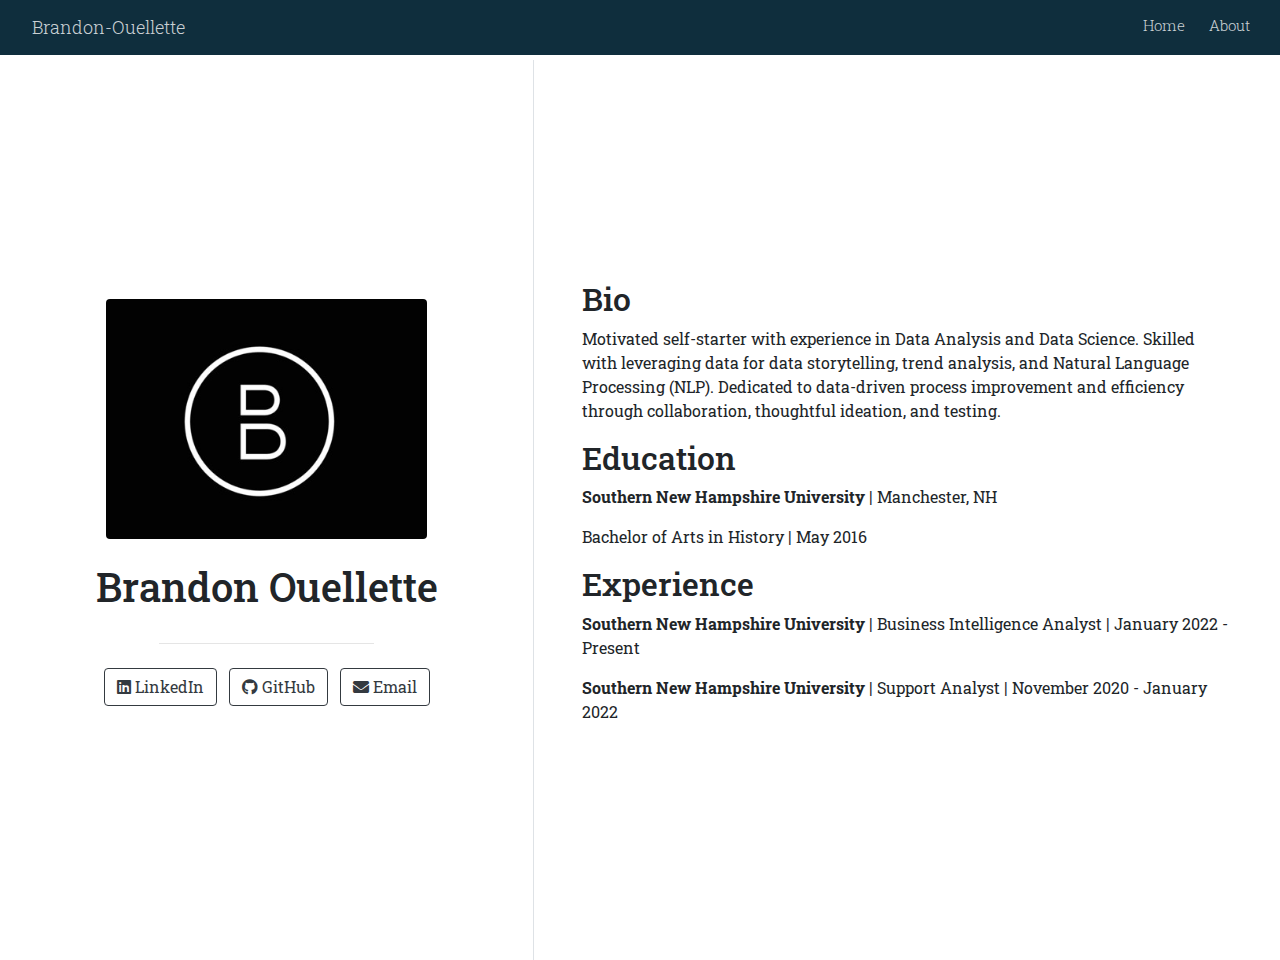
==== commit c6e801f7: "added logo, cutomized links, added personal profile info" ====
--- a/docs/index.html
+++ b/docs/index.html
@@ -658,7 +658,7 @@
         <div class="d-flex flex-column col-5 align-items-center text-center align-self-center">
           <div class="mx-auto text-center">
             <div class="p-3">
-              <img src="frank.jpg" style="height:15rem" class="rounded">
+              <img src="imgs/b-logo.jpg" style="height:15rem" class="rounded">
             </div>
             <div class="p-2">
               <h1>Brandon Ouellette</h1>
@@ -668,30 +668,24 @@
               <div id="icon-list">
                 <ul class="list-inline">
                                     <li class="list-inline-item">
-                    <a href=https://linkedin.com/>
+                    <a href=https://www.linkedin.com/in/brandon-ouellette-233225224/
+target=“_blank”>
                       <button type="button" class="btn btn-outline-dark mb-2">
-                        LinkedIn
-                      </button>
-                    </a>
-                  </li>
-                                    <li class="list-inline-item">
-                    <a href=https://twitter.com/>
-                      <button type="button" class="btn btn-outline-dark mb-2">
-                        Twitter
+                        <i class="fab fa-linkedin"></i> LinkedIn
                       </button>
                     </a>
                   </li>
                                     <li class="list-inline-item">
                     <a href=https://github.com/>
                       <button type="button" class="btn btn-outline-dark mb-2">
-                        GitHub
+                        <i class="fab fa-github"></i> GitHub
                       </button>
                     </a>
                   </li>
                                     <li class="list-inline-item">
                     <a href=mailto:email@email.com>
                       <button type="button" class="btn btn-outline-dark mb-2">
-                        Email
+                        <i class="fas fa-envelope"></i> Email
                       </button>
                     </a>
                   </li>
@@ -705,30 +699,25 @@
           <div class="my-5" id="content">
             <div id="bio" class="section level2">
             <h2>Bio</h2>
-            <p>Frank Hermosillo studies neural networks and their
-            applications at Google Brain. His research focuses on
-            differentiable network pruning approximation and
-            decentralized gradient inversion mechanics. He frequently
-            collaborates with researchers who study machine learning,
-            computer vision, and cognitive science. His work has been
-            featured in WIRED, The Atlantic, Newsweek, and The New York
-            Times Magazine.</p>
+            <p>Motivated self-starter with experience in Data Analysis
+            and Data Science. Skilled with leveraging data for data
+            storytelling, trend analysis, and Natural Language
+            Processing (NLP). Dedicated to data-driven process
+            improvement and efficiency through collaboration, thoughtful
+            ideation, and testing.</p>
             </div>
             <div id="education" class="section level2">
             <h2>Education</h2>
-            <p><strong>Massachusetts Institute of Technology</strong> |
-            Cambridge, MA</p>
-            <p>Ph.D. in Computer Science | September 2009 - May 2014</p>
-            <p><strong>The University of California, Berkeley</strong> |
-            Berkeley, CA</p>
-            <p>B.S. in Computer Science | September 2005 - May 2009</p>
+            <p><strong>Southern New Hampshire University</strong> |
+            Manchester, NH</p>
+            <p>Bachelor of Arts in History | May 2016</p>
             </div>
             <div id="experience" class="section level2">
             <h2>Experience</h2>
-            <p><strong>Google Brain</strong> | Principal Investigator |
-            January 2018 - Present</p>
-            <p><strong>Netflix</strong> | Research Scientist | June 2014
-            - December 2017</p>
+            <p><strong>Southern New Hampshire University</strong> |
+            Business Intelligence Analyst | January 2022 - Present</p>
+            <p><strong>Southern New Hampshire University</strong> |
+            Support Analyst | November 2020 - January 2022</p>
             </div>
           </div>
         </div>
@@ -740,7 +729,7 @@
         <div class="d-flex flex-col">
           <div class="mx-auto">
             <div class="p-3 mt-3 text-center">
-              <img src="frank.jpg" style="height:15rem" class="rounded">
+              <img src="imgs/b-logo.jpg" style="height:15rem" class="rounded">
             </div>
             <div class="p-2 text-center">
               <h1>Brandon Ouellette</h1>
@@ -750,24 +739,20 @@
             <div class="row justify-content-center align-items-center">
               <div class="col-8 p-1 text-center">
                 <div class="list-group">
-                                    <a href=https://linkedin.com/>
+                                    <a href=https://www.linkedin.com/in/brandon-ouellette-233225224/
+target=“_blank”>
                     <button type="button" class="list-group-item list-group-item-action my-1 rounded">
-                      LinkedIn
-                    </button>
-                  </a>
-                                    <a href=https://twitter.com/>
-                    <button type="button" class="list-group-item list-group-item-action my-1 rounded">
-                      Twitter
+                      <i class="fab fa-linkedin"></i> LinkedIn
                     </button>
                   </a>
                                     <a href=https://github.com/>
                     <button type="button" class="list-group-item list-group-item-action my-1 rounded">
-                      GitHub
+                      <i class="fab fa-github"></i> GitHub
                     </button>
                   </a>
                                     <a href=mailto:email@email.com>
                     <button type="button" class="list-group-item list-group-item-action my-1 rounded">
-                      Email
+                      <i class="fas fa-envelope"></i> Email
                     </button>
                   </a>
                                   </div>
@@ -776,32 +761,25 @@
             <div class="p pt-4 px-5">
               <div id="bio" class="section level2">
               <h2>Bio</h2>
-              <p>Frank Hermosillo studies neural networks and their
-              applications at Google Brain. His research focuses on
-              differentiable network pruning approximation and
-              decentralized gradient inversion mechanics. He frequently
-              collaborates with researchers who study machine learning,
-              computer vision, and cognitive science. His work has been
-              featured in WIRED, The Atlantic, Newsweek, and The New
-              York Times Magazine.</p>
+              <p>Motivated self-starter with experience in Data Analysis
+              and Data Science. Skilled with leveraging data for data
+              storytelling, trend analysis, and Natural Language
+              Processing (NLP). Dedicated to data-driven process
+              improvement and efficiency through collaboration,
+              thoughtful ideation, and testing.</p>
               </div>
               <div id="education" class="section level2">
               <h2>Education</h2>
-              <p><strong>Massachusetts Institute of Technology</strong>
-              | Cambridge, MA</p>
-              <p>Ph.D. in Computer Science | September 2009 - May
-              2014</p>
-              <p><strong>The University of California, Berkeley</strong>
-              | Berkeley, CA</p>
-              <p>B.S. in Computer Science | September 2005 - May
-              2009</p>
+              <p><strong>Southern New Hampshire University</strong> |
+              Manchester, NH</p>
+              <p>Bachelor of Arts in History | May 2016</p>
               </div>
               <div id="experience" class="section level2">
               <h2>Experience</h2>
-              <p><strong>Google Brain</strong> | Principal Investigator
-              | January 2018 - Present</p>
-              <p><strong>Netflix</strong> | Research Scientist | June
-              2014 - December 2017</p>
+              <p><strong>Southern New Hampshire University</strong> |
+              Business Intelligence Analyst | January 2022 - Present</p>
+              <p><strong>Southern New Hampshire University</strong> |
+              Support Analyst | November 2020 - January 2022</p>
               </div>
             </div>
         </div>
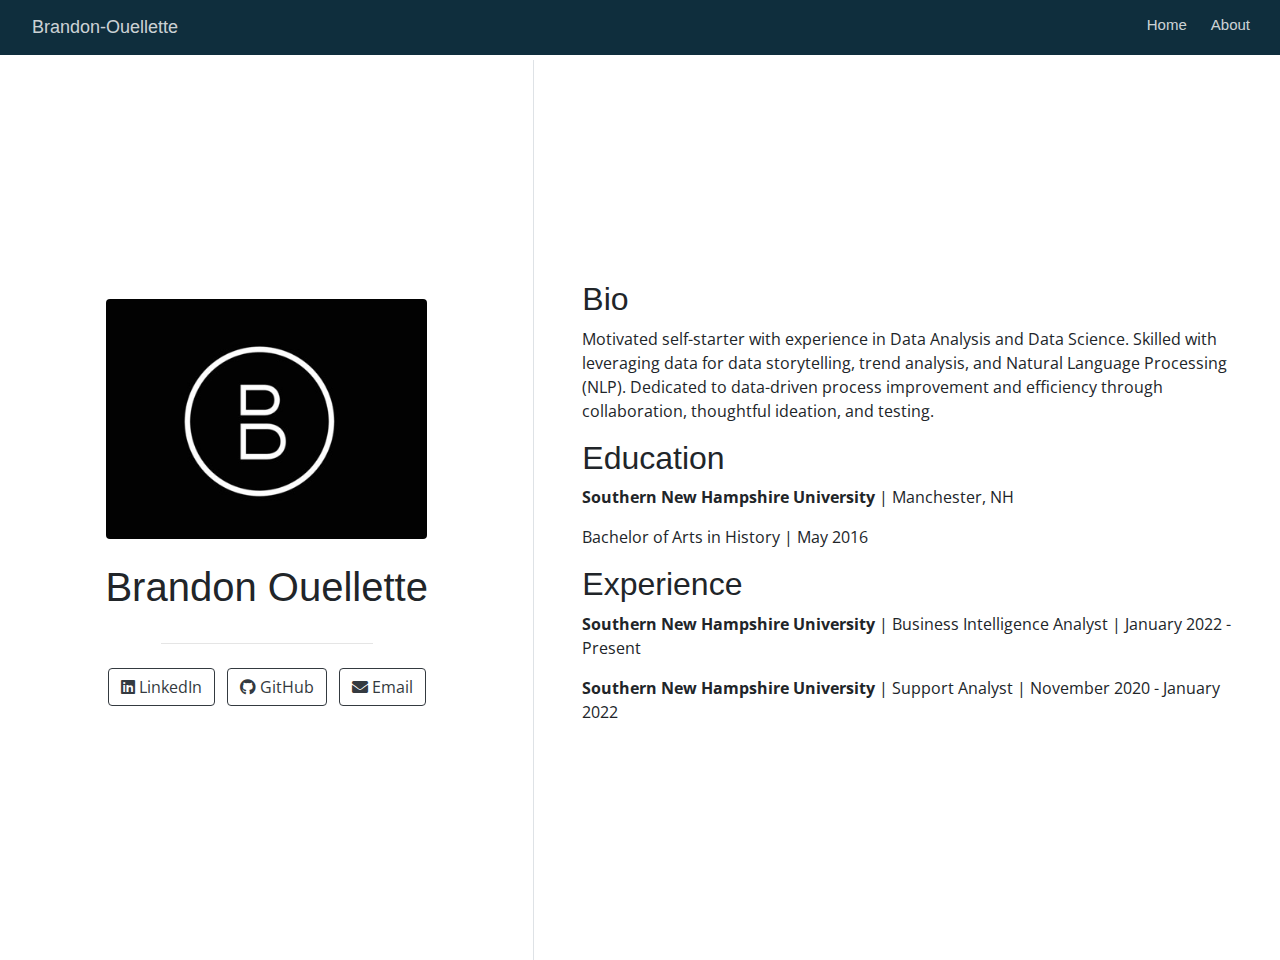
==== commit 755d75b6: "added custom theme" ====
--- a/docs/index.html
+++ b/docs/index.html
@@ -630,6 +630,316 @@
             padding-top: 60px;
           }
           </style>
+          <style type="text/css">
+          /* base variables */
+
+          /* Edit the CSS properties in this file to create a custom
+             Distill theme. Only edit values in the right column
+             for each row; values shown are the CSS defaults.
+             To return any property to the default,
+             you may set its value to: unset
+             All rows must end with a semi-colon.                      */
+
+          /* Optional: embed custom fonts here with `@import`          */
+          /* This must remain at the top of this file.                 */
+
+
+
+          html {
+            /*-- Main font sizes --*/
+            --title-size:      50px;
+            --body-size:       1.06rem;
+            --code-size:       14px;
+            --aside-size:      12px;
+            --fig-cap-size:    13px;
+            /*-- Main font colors --*/
+            --title-color:     #000000;
+            --header-color:    rgba(0, 0, 0, 0.8);
+            --body-color:      rgba(0, 0, 0, 0.8);
+            --aside-color:     rgba(0, 0, 0, 0.6);
+            --fig-cap-color:   rgba(0, 0, 0, 0.6);
+            /*-- Specify custom fonts ~~~ must be imported above   --*/
+            --heading-font:    sans-serif;
+            --mono-font:       monospace;
+            --body-font:       sans-serif;
+            --navbar-font:     sans-serif;  /* websites + blogs only */
+          }
+
+          /*-- ARTICLE METADATA --*/
+          d-byline {
+            --heading-size:    0.6rem;
+            --heading-color:   rgba(0, 0, 0, 0.5);
+            --body-size:       0.8rem;
+            --body-color:      rgba(0, 0, 0, 0.8);
+          }
+
+          /*-- ARTICLE TABLE OF CONTENTS --*/
+          .d-contents {
+            --heading-size:    18px;
+            --contents-size:   13px;
+          }
+
+          /*-- ARTICLE APPENDIX --*/
+          d-appendix {
+            --heading-size:    15px;
+            --heading-color:   rgba(0, 0, 0, 0.65);
+            --text-size:       0.8em;
+            --text-color:      rgba(0, 0, 0, 0.5);
+          }
+
+          /*-- WEBSITE HEADER + FOOTER --*/
+          /* These properties only apply to Distill sites and blogs  */
+
+          .distill-site-header {
+            --title-size:       18px;
+            --text-color:       rgba(255, 255, 255, 0.8);
+            --text-size:        15px;
+            --hover-color:      white;
+            --bkgd-color:       #0F2E3D;
+          }
+
+          .distill-site-footer {
+            --text-color:       rgba(255, 255, 255, 0.8);
+            --text-size:        15px;
+            --hover-color:      white;
+            --bkgd-color:       #0F2E3D;
+          }
+
+          /*-- Additional custom styles --*/
+          /* Add any additional CSS rules below                      */
+          </style>
+          <style type="text/css">@import url('https://fonts.googleapis.com/css2?family=Open+Sans&display=swap');
+          /* base variables */
+
+          /* Edit the CSS properties in this file to create a custom
+             Distill theme. Only edit values in the right column
+             for each row; values shown are the CSS defaults.
+             To return any property to the default,
+             you may set its value to: unset
+             All rows must end with a semi-colon.                      */
+
+          /* Optional: embed custom fonts here with `@import`          */
+          /* This must remain at the top of this file.                 */
+
+
+
+          html {
+            /*-- Main font sizes --*/
+            --title-size:      50px;
+            --body-size:       1.06rem;
+            --code-size:       14px;
+            --aside-size:      12px;
+            --fig-cap-size:    13px;
+            /*-- Main font colors --*/
+            --title-color:     #000000;
+            --header-color:    rgba(0, 0, 0, 0.8);
+            --body-color:      rgba(0, 0, 0, 0.8);
+            --aside-color:     rgba(0, 0, 0, 0.6);
+            --fig-cap-color:   rgba(0, 0, 0, 0.6);
+            /*-- Specify custom fonts ~~~ must be imported above   --*/
+            --heading-font:    sans-serif;
+            --mono-font:       monospace;
+            --body-font:       "Open Sans";
+            --navbar-font:     sans-serif;  /* websites + blogs only */
+          }
+
+          /*-- ARTICLE METADATA --*/
+          d-byline {
+            --heading-size:    0.6rem;
+            --heading-color:   rgba(0, 0, 0, 0.5);
+            --body-size:       0.8rem;
+            --body-color:      rgba(0, 0, 0, 0.8);
+          }
+
+          /*-- ARTICLE TABLE OF CONTENTS --*/
+          .d-contents {
+            --heading-size:    18px;
+            --contents-size:   13px;
+          }
+
+          /*-- ARTICLE APPENDIX --*/
+          d-appendix {
+            --heading-size:    15px;
+            --heading-color:   rgba(0, 0, 0, 0.65);
+            --text-size:       0.8em;
+            --text-color:      rgba(0, 0, 0, 0.5);
+          }
+
+          /*-- WEBSITE HEADER + FOOTER --*/
+          /* These properties only apply to Distill sites and blogs  */
+
+          .distill-site-header {
+            --title-size:       18px;
+            --text-color:       rgba(255, 255, 255, 0.8);
+            --text-size:        15px;
+            --hover-color:      white;
+            --bkgd-color:       #0F2E3D;
+          }
+
+          .distill-site-footer {
+            --text-color:       rgba(255, 255, 255, 0.8);
+            --text-size:        15px;
+            --hover-color:      white;
+            --bkgd-color:       #0F2E3D;
+          }
+
+          /*-- Additional custom styles --*/
+          /* Add any additional CSS rules below                      */
+          </style>
+          <style type="text/css">
+          /* base style */
+
+          /* FONT FAMILIES */
+
+          :root {
+            --heading-default: -apple-system, BlinkMacSystemFont, "Segoe UI", Roboto, Oxygen, Ubuntu, Cantarell, "Fira Sans", "Droid Sans", "Helvetica Neue", Arial, sans-serif;
+            --mono-default: Consolas, Monaco, 'Andale Mono', 'Ubuntu Mono', monospace;
+            --body-default: -apple-system, BlinkMacSystemFont, "Segoe UI", Roboto, Oxygen, Ubuntu, Cantarell, "Fira Sans", "Droid Sans", "Helvetica Neue", Arial, sans-serif;
+          }
+
+          body,
+          .posts-list .post-preview p,
+          .posts-list .description p {
+            font-family: var(--body-font), var(--body-default);
+          }
+
+          h1, h2, h3, h4, h5, h6,
+          .posts-list .post-preview h2,
+          .posts-list .description h2 {
+            font-family: var(--heading-font), var(--heading-default);
+          }
+
+          d-article div.sourceCode code,
+          d-article pre code {
+            font-family: var(--mono-font), var(--mono-default);
+          }
+
+
+          /*-- TITLE --*/
+          d-title h1,
+          .posts-list > h1 {
+            color: var(--title-color, black);
+          }
+
+          d-title h1 {
+            font-size: var(--title-size, 50px);
+          }
+
+          /*-- HEADERS --*/
+          d-article h1,
+          d-article h2,
+          d-article h3,
+          d-article h4,
+          d-article h5,
+          d-article h6 {
+            color: var(--header-color, rgba(0, 0, 0, 0.8));
+          }
+
+          /*-- BODY --*/
+          d-article > p,  /* only text inside of <p> tags */
+          d-article > ul, /* lists */
+          d-article > ol {
+            color: var(--body-color, rgba(0, 0, 0, 0.8));
+            font-size: var(--body-size, 1.06rem);
+          }
+
+
+          /*-- CODE --*/
+          d-article div.sourceCode code,
+          d-article pre code {
+            font-size: var(--code-size, 14px);
+          }
+
+          /*-- ASIDE --*/
+          d-article aside {
+            font-size: var(--aside-size, 12px);
+            color: var(--aside-color, rgba(0, 0, 0, 0.6));
+          }
+
+          /*-- FIGURE CAPTIONS --*/
+          figure .caption,
+          figure figcaption,
+          .figure .caption {
+            font-size: var(--fig-cap-size, 13px);
+            color: var(--fig-cap-color, rgba(0, 0, 0, 0.6));
+          }
+
+          /*-- METADATA --*/
+          d-byline h3 {
+            font-size: var(--heading-size, 0.6rem);
+            color: var(--heading-color, rgba(0, 0, 0, 0.5));
+          }
+
+          d-byline {
+            font-size: var(--body-size, 0.8rem);
+            color: var(--body-color, rgba(0, 0, 0, 0.8));
+          }
+
+          d-byline a,
+          d-article d-byline a {
+            color: var(--body-color, rgba(0, 0, 0, 0.8));
+          }
+
+          /*-- TABLE OF CONTENTS --*/
+          .d-contents nav h3 {
+            font-size: var(--heading-size, 18px);
+          }
+
+          .d-contents nav a {
+            font-size: var(--contents-size, 13px);
+          }
+
+          /*-- APPENDIX --*/
+          d-appendix h3 {
+            font-size: var(--heading-size, 15px);
+            color: var(--heading-color, rgba(0, 0, 0, 0.65));
+          }
+
+          d-appendix {
+            font-size: var(--text-size, 0.8em);
+            color: var(--text-color, rgba(0, 0, 0, 0.5));
+          }
+
+          d-appendix d-footnote-list a.footnote-backlink {
+            color: var(--text-color, rgba(0, 0, 0, 0.5));
+          }
+
+          /*-- WEBSITE HEADER + FOOTER --*/
+          .distill-site-header .title {
+            font-size: var(--title-size, 18px);
+            font-family: var(--navbar-font), var(--heading-default);
+          }
+
+          .distill-site-header a,
+          .nav-dropdown .nav-dropbtn {
+            font-family: var(--navbar-font), var(--heading-default);
+          }
+
+          .nav-dropdown .nav-dropbtn {
+            color: var(--text-color, rgba(255, 255, 255, 0.8));
+            font-size: var(--text-size, 15px);
+          }
+
+          .distill-site-header a:hover,
+          .nav-dropdown:hover .nav-dropbtn {
+            color: var(--hover-color, white);
+          }
+
+          .distill-site-header {
+            font-size: var(--text-size, 15px);
+            color: var(--text-color, rgba(255, 255, 255, 0.8));
+            background-color: var(--bkgd-color, #0F2E3D);
+          }
+
+          .distill-site-footer {
+            font-size: var(--text-size, 15px);
+            color: var(--text-color, rgba(255, 255, 255, 0.8));
+            background-color: var(--bkgd-color, #0F2E3D);
+          }
+
+          .distill-site-footer a:hover {
+            color: var(--hover-color, white);
+          }</style>
           <script src="C:\Users\b.ouellette\AppData\Local\R\win-library\4.2\rmarkdown\rmd\h\pandoc\header-attrs.js"></script>
     
     
@@ -676,7 +986,7 @@
                     </a>
                   </li>
                                     <li class="list-inline-item">
-                    <a href=https://github.com/>
+                    <a href=https://github.com/ target=“_blank”>
                       <button type="button" class="btn btn-outline-dark mb-2">
                         <i class="fab fa-github"></i> GitHub
                       </button>
@@ -745,7 +1055,8 @@
                       <i class="fab fa-linkedin"></i> LinkedIn
                     </button>
                   </a>
-                                    <a href=https://github.com/>
+                                    <a href=https://github.com/
+target=“_blank”>
                     <button type="button" class="list-group-item list-group-item-action my-1 rounded">
                       <i class="fab fa-github"></i> GitHub
                     </button>
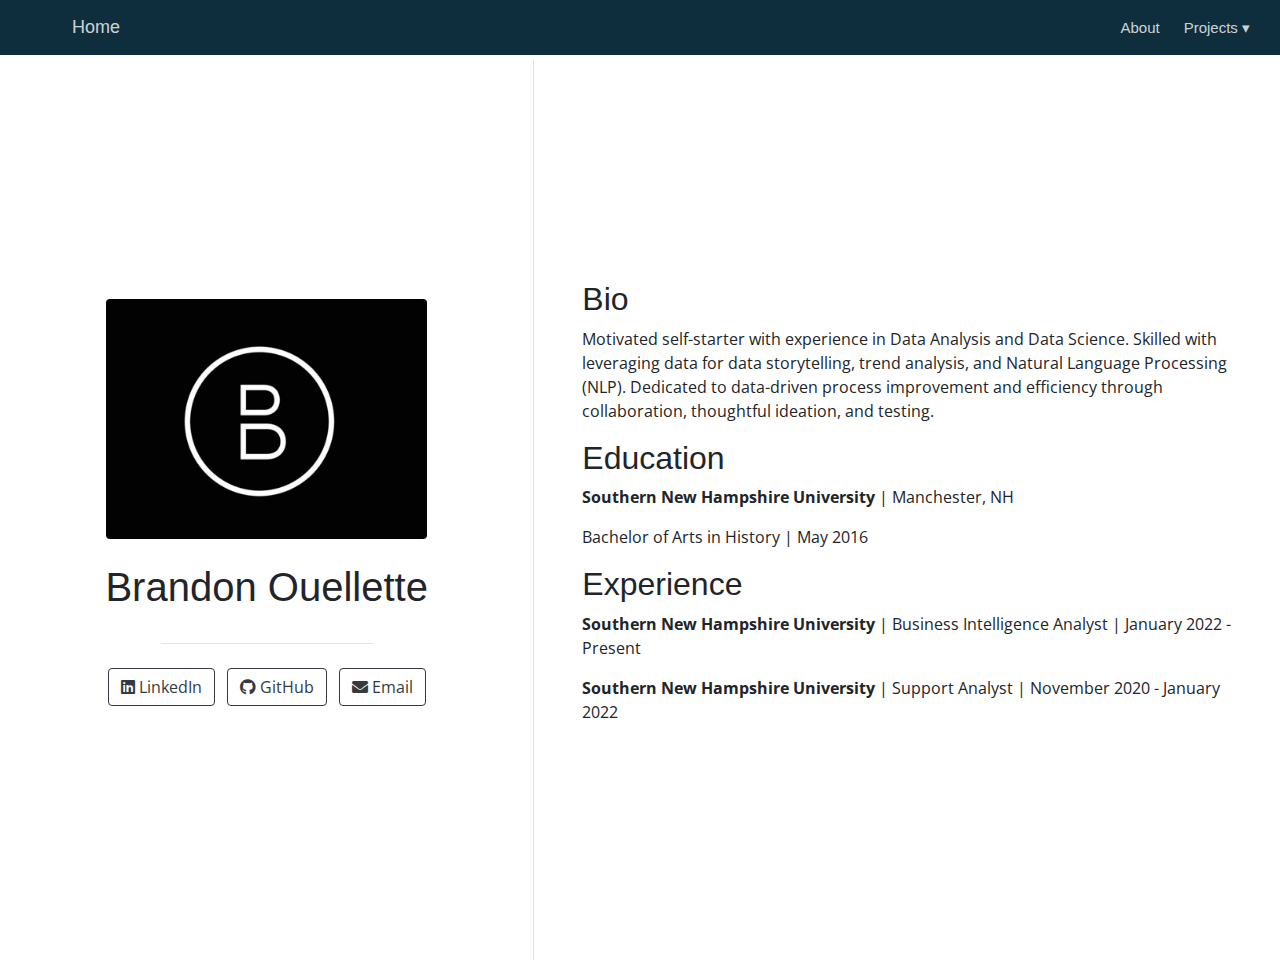
==== commit 1c97a55e: "added project1" ====
--- a/docs/index.html
+++ b/docs/index.html
@@ -950,11 +950,21 @@
           <header class="header header--fixed" role="banner">
           <nav class="distill-site-nav distill-site-header">
           <div class="nav-left">
-          <a href="index.html" class="title">Brandon-Ouellette</a>
+          <a href="index.html" class="title">Home</a>
           </div>
           <div class="nav-right">
-          <a href="index.html">Home</a>
           <a href="about.html">About</a>
+          <div class="nav-dropdown">
+          <button class="nav-dropbtn">
+          Projects
+           
+          <span class="down-arrow">&#x25BE;</span>
+          </button>
+          <div class="nav-dropdown-content">
+          <a href="project1.html">Project1</a>
+          <a href="project2.html">Project2</a>
+          </div>
+          </div>
           <a href="javascript:void(0);" class="nav-toggle">&#9776;</a>
           </div>
           </nav>
